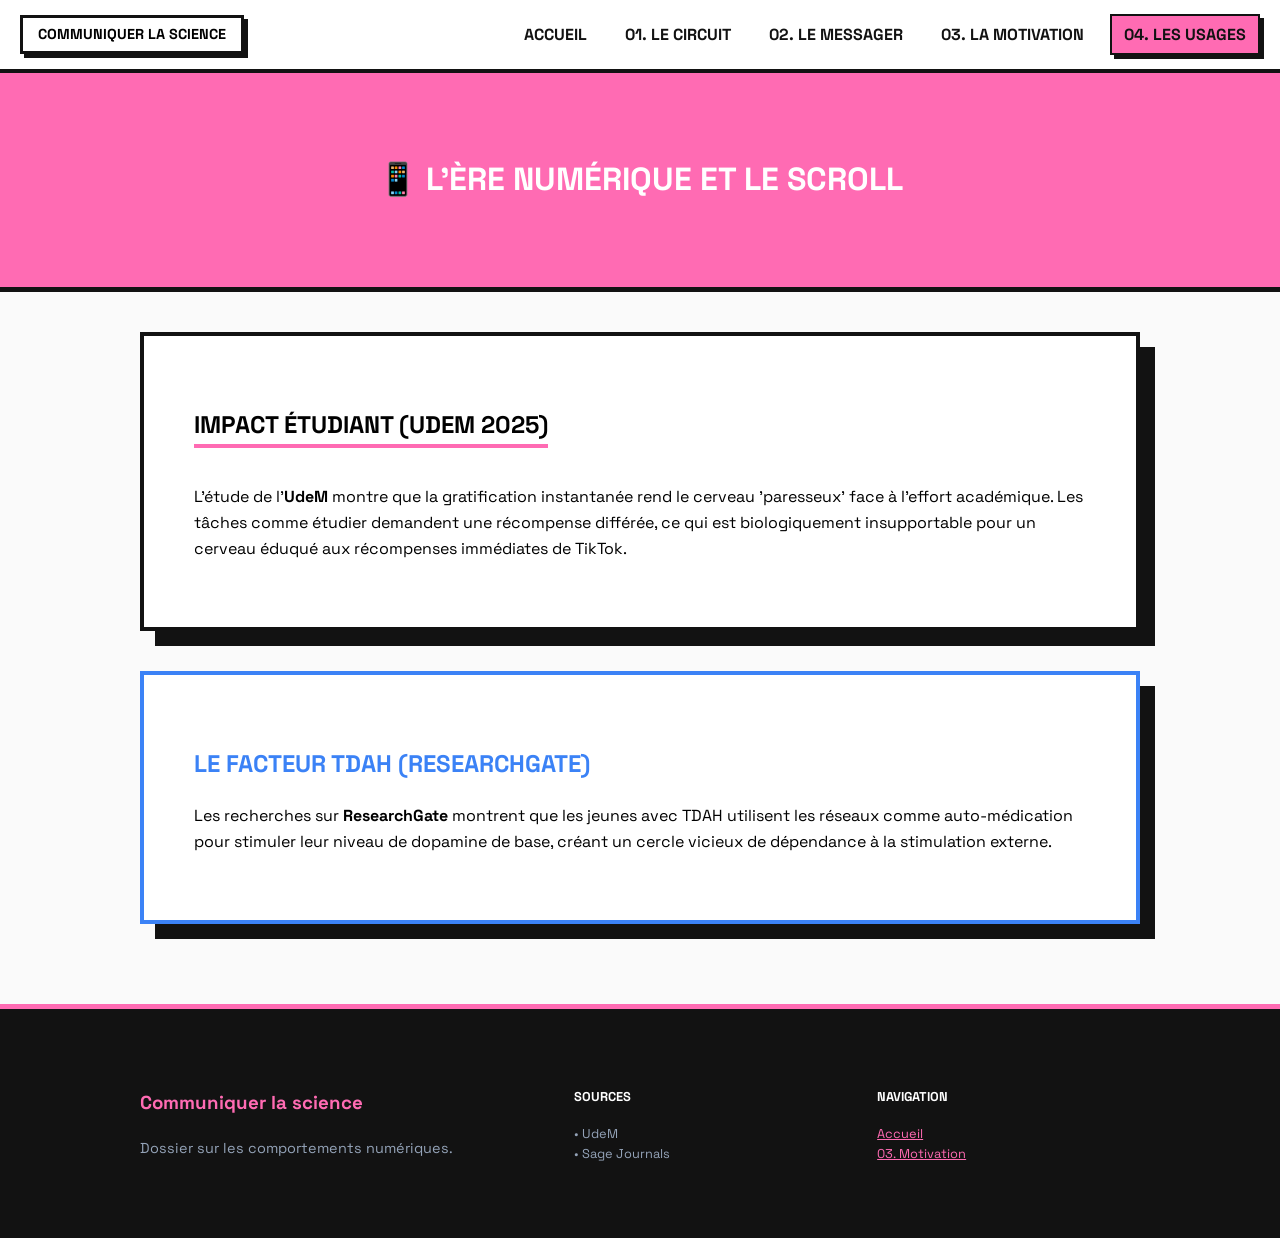
==== addiction.html @ 76b448a4 "Update addiction.html" ====
<!DOCTYPE html>
<html lang="fr">
<head>
    <meta charset="UTF-8">
    <title>04. LES USAGES | Communiquer la Science</title>
    <style>
        @import url('https://fonts.googleapis.com/css2?family=Space+Grotesk:wght@500;700;800&display=swap');
        :root { --bg: #fafafa; --pink: #FF6BB3; --dark: #121212; --blue: #3b82f6; --yellow: #FFD600; }
        body { font-family: 'Space Grotesk', sans-serif; background-color: var(--bg); margin: 0; line-height: 1.6; }
        nav { background: white; border-bottom: 4px solid var(--dark); padding: 15px 20px; display: flex; justify-content: space-between; align-items: center; position: sticky; top: 0; z-index: 1000; }
        .nav-brand { font-weight: 800; text-transform: uppercase; border: 3px solid var(--dark); padding: 5px 15px; box-shadow: 4px 4px 0 var(--dark); background: white; font-size: 0.9rem; }
        .nav-menu a { text-decoration: none; color: var(--dark); font-weight: 700; margin-left: 10px; padding: 8px 12px; }
        .nav-menu a.active { background: var(--pink); border: 2px solid var(--dark); box-shadow: 4px 4px 0 var(--dark); }
        .hero { background: var(--pink); color: white; padding: 60px 20px; text-align: center; border-bottom: 5px solid var(--dark); }
        .container { max-width: 1000px; margin: 40px auto; padding: 0 20px; }
        .main-card { background: white; border: 4px solid var(--dark); padding: 50px; box-shadow: 15px 15px 0 var(--dark); margin-bottom: 40px; }
        footer { background: var(--dark); color: white; padding: 60px 20px; border-top: 5px solid var(--pink); margin-top: 80px; }
    </style>
</head>
<body>
    <nav>
        <span class="nav-brand">Communiquer la science</span>
        <div class="nav-menu">
            <a href="index.html">ACCUEIL</a>
            <a href="anatomie.html">01. LE CIRCUIT</a>
            <a href="chimie.html">02. LE MESSAGER</a>
            <a href="mecanisme.html">03. LA MOTIVATION</a>
            <a href="addiction.html" class="active">04. LES USAGES</a>
        </div>
    </nav>
    <header class="hero"><h1>📱 L'ÈRE NUMÉRIQUE ET LE SCROLL</h1></header>
    <main class="container">
        <div class="main-card">
            <h2 style="text-transform: uppercase; border-bottom: 4px solid var(--pink); display: inline-block;">Impact Étudiant (UdeM 2025)</h2>
            <p>L'étude de l'<b>UdeM</b> montre que la gratification instantanée rend le cerveau 'paresseux' face à l'effort académique. Les tâches comme étudier demandent une récompense différée, ce qui est biologiquement insupportable pour un cerveau éduqué aux récompenses immédiates de TikTok.</p>
        </div>
        <div class="main-card" style="border-color: var(--blue);">
            <h2 style="text-transform: uppercase; color: var(--blue);">Le Facteur TDAH (ResearchGate)</h2>
            <p>Les recherches sur <b>ResearchGate</b> montrent que les jeunes avec TDAH utilisent les réseaux comme auto-médication pour stimuler leur niveau de dopamine de base, créant un cercle vicieux de dépendance à la stimulation externe.</p>
        </div>
    </main>
    <footer>
        <div style="max-width: 1000px; margin: 0 auto; display: grid; grid-template-columns: 1.5fr 1fr 1fr; gap: 40px;">
            <div><h3 style="color: var(--pink);">Communiquer la science</h3><p style="color: #94a3b8; font-size: 0.9rem;">Dossier sur les comportements numériques.</p></div>
            <div><h4 style="text-transform: uppercase; font-size: 0.8rem;">Sources</h4><ul style="list-style: none; padding: 0; font-size: 0.8rem; color: #94a3b8;"><li>• UdeM</li><li>• Sage Journals</li></ul></div>
            <div><h4 style="text-transform: uppercase; font-size: 0.8rem;">Navigation</h4><div style="display: flex; flex-direction: column; font-size: 0.8rem;"><a href="index.html" style="color: var(--pink);">Accueil</a><a href="mecanisme.html" style="color: var(--pink);">03. Motivation</a></div></div>
        </div>
    </footer>
</body>
</html>
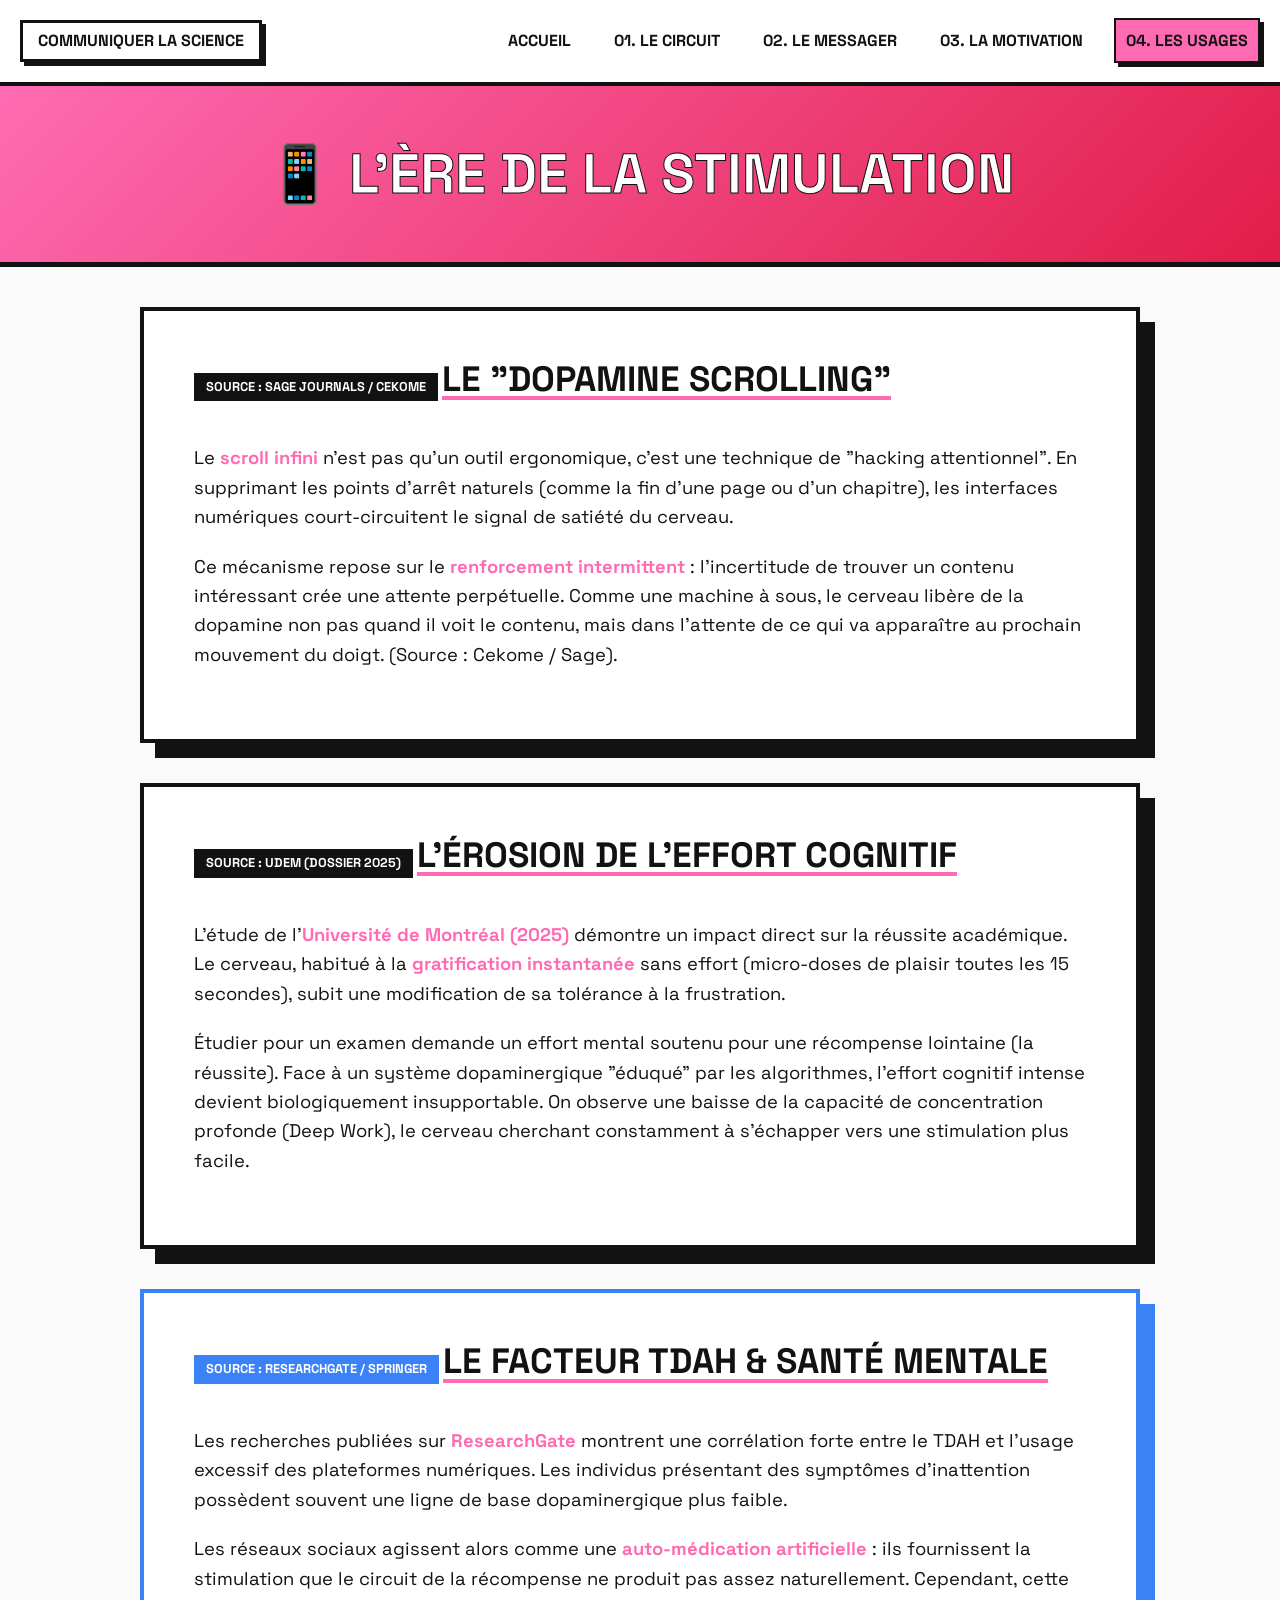
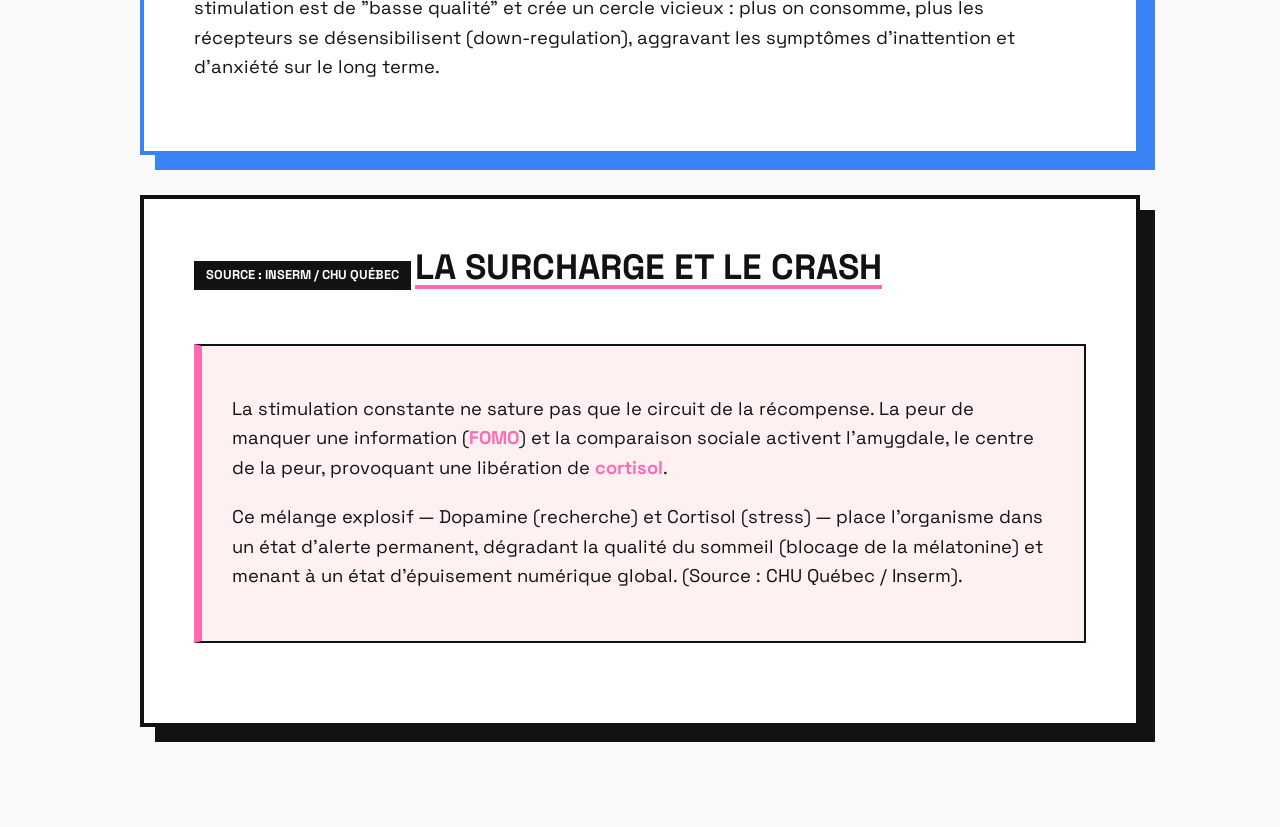
==== commit 9fcdeefd: "Update addiction.html" ====
--- a/addiction.html
+++ b/addiction.html
@@ -6,18 +6,37 @@
     <style>
         @import url('https://fonts.googleapis.com/css2?family=Space+Grotesk:wght@500;700;800&display=swap');
         :root { --bg: #fafafa; --pink: #FF6BB3; --dark: #121212; --blue: #3b82f6; --yellow: #FFD600; }
-        body { font-family: 'Space Grotesk', sans-serif; background-color: var(--bg); margin: 0; line-height: 1.6; }
-        nav { background: white; border-bottom: 4px solid var(--dark); padding: 15px 20px; display: flex; justify-content: space-between; align-items: center; position: sticky; top: 0; z-index: 1000; }
-        .nav-brand { font-weight: 800; text-transform: uppercase; border: 3px solid var(--dark); padding: 5px 15px; box-shadow: 4px 4px 0 var(--dark); background: white; font-size: 0.9rem; }
-        .nav-menu a { text-decoration: none; color: var(--dark); font-weight: 700; margin-left: 10px; padding: 8px 12px; }
+        
+        body { font-family: 'Space Grotesk', sans-serif; background-color: var(--bg); margin: 0; line-height: 1.6; color: var(--dark); }
+        
+        /* Navigation (Identique aux autres pages) */
+        nav { background: white; border-bottom: 4px solid var(--dark); padding: 20px; display: flex; justify-content: space-between; align-items: center; position: sticky; top: 0; z-index: 1000; }
+        .nav-brand { font-weight: 800; text-transform: uppercase; border: 3px solid var(--dark); padding: 5px 15px; box-shadow: 4px 4px 0 var(--dark); background: white; }
+        .nav-menu a { text-decoration: none; color: var(--dark); font-weight: 700; margin-left: 15px; padding: 10px; border: 2px solid transparent; }
         .nav-menu a.active { background: var(--pink); border: 2px solid var(--dark); box-shadow: 4px 4px 0 var(--dark); }
-        .hero { background: var(--pink); color: white; padding: 60px 20px; text-align: center; border-bottom: 5px solid var(--dark); }
-        .container { max-width: 1000px; margin: 40px auto; padding: 0 20px; }
+
+        /* Hero (Identique à Anatomie/Motivation) */
+        .hero { background: linear-gradient(135deg, var(--pink), #e11d48); color: white; padding: 60px 20px; text-align: center; border-bottom: 5px solid var(--dark); }
+        .hero h1 { font-size: 3.5rem; margin: 0; text-transform: uppercase; -webkit-text-stroke: 1px var(--dark); line-height: 1; }
+
+        .container { max-width: 1000px; margin: 40px auto 100px auto; padding: 0 20px; }
+        
+        /* Grandes Cartes (Style Dossier) */
         .main-card { background: white; border: 4px solid var(--dark); padding: 50px; box-shadow: 15px 15px 0 var(--dark); margin-bottom: 40px; }
-        footer { background: var(--dark); color: white; padding: 60px 20px; border-top: 5px solid var(--pink); margin-top: 80px; }
+        
+        .source-tag { background: var(--dark); color: white; padding: 4px 12px; font-size: 0.8rem; font-weight: 800; display: inline-block; margin-bottom: 20px; text-transform: uppercase; }
+        
+        h2 { font-size: 2.2rem; text-transform: uppercase; line-height: 1; margin-top: 0; margin-bottom: 25px; border-bottom: 4px solid var(--pink); display: inline-block; }
+        h3 { font-size: 1.5rem; text-transform: uppercase; margin-top: 30px; color: var(--blue); }
+        
+        p { font-size: 1.15rem; margin-bottom: 20px; }
+        b { color: var(--pink); }
+
+        .highlight-box { background: #fff1f2; border-left: 8px solid var(--pink); padding: 30px; margin: 30px 0; border-top: 2px solid var(--dark); border-right: 2px solid var(--dark); border-bottom: 2px solid var(--dark); }
     </style>
 </head>
 <body>
+
     <nav>
         <span class="nav-brand">Communiquer la science</span>
         <div class="nav-menu">
@@ -28,23 +47,44 @@
             <a href="addiction.html" class="active">04. LES USAGES</a>
         </div>
     </nav>
-    <header class="hero"><h1>📱 L'ÈRE NUMÉRIQUE ET LE SCROLL</h1></header>
+
+    <header class="hero">
+        <h1>📱 L'Ère de la Stimulation</h1>
+    </header>
+
     <main class="container">
+        
         <div class="main-card">
-            <h2 style="text-transform: uppercase; border-bottom: 4px solid var(--pink); display: inline-block;">Impact Étudiant (UdeM 2025)</h2>
-            <p>L'étude de l'<b>UdeM</b> montre que la gratification instantanée rend le cerveau 'paresseux' face à l'effort académique. Les tâches comme étudier demandent une récompense différée, ce qui est biologiquement insupportable pour un cerveau éduqué aux récompenses immédiates de TikTok.</p>
+            <span class="source-tag">Source : Sage Journals / Cekome</span>
+            <h2>Le "Dopamine Scrolling"</h2>
+            <p>Le <b>scroll infini</b> n'est pas qu'un outil ergonomique, c'est une technique de "hacking attentionnel". En supprimant les points d'arrêt naturels (comme la fin d'une page ou d'un chapitre), les interfaces numériques court-circuitent le signal de satiété du cerveau.</p>
+            <p>Ce mécanisme repose sur le <b>renforcement intermittent</b> : l'incertitude de trouver un contenu intéressant crée une attente perpétuelle. Comme une machine à sous, le cerveau libère de la dopamine non pas quand il voit le contenu, mais dans l'attente de ce qui va apparaître au prochain mouvement du doigt. (Source : Cekome / Sage).</p>
         </div>
-        <div class="main-card" style="border-color: var(--blue);">
-            <h2 style="text-transform: uppercase; color: var(--blue);">Le Facteur TDAH (ResearchGate)</h2>
-            <p>Les recherches sur <b>ResearchGate</b> montrent que les jeunes avec TDAH utilisent les réseaux comme auto-médication pour stimuler leur niveau de dopamine de base, créant un cercle vicieux de dépendance à la stimulation externe.</p>
+
+        <div class="main-card">
+            <span class="source-tag">Source : UdeM (Dossier 2025)</span>
+            <h2>L'Érosion de l'Effort Cognitif</h2>
+            <p>L'étude de l'<b>Université de Montréal (2025)</b> démontre un impact direct sur la réussite académique. Le cerveau, habitué à la <b>gratification instantanée</b> sans effort (micro-doses de plaisir toutes les 15 secondes), subit une modification de sa tolérance à la frustration.</p>
+            <p>Étudier pour un examen demande un effort mental soutenu pour une récompense lointaine (la réussite). Face à un système dopaminergique "éduqué" par les algorithmes, l'effort cognitif intense devient biologiquement insupportable. On observe une baisse de la capacité de concentration profonde (Deep Work), le cerveau cherchant constamment à s'échapper vers une stimulation plus facile.</p>
         </div>
+
+        <div class="main-card" style="border-color: var(--blue); box-shadow: 15px 15px 0 var(--blue);">
+            <span class="source-tag" style="background: var(--blue);">Source : ResearchGate / Springer</span>
+            <h2>Le Facteur TDAH & Santé Mentale</h2>
+            <p>Les recherches publiées sur <b>ResearchGate</b> montrent une corrélation forte entre le TDAH et l'usage excessif des plateformes numériques. Les individus présentant des symptômes d'inattention possèdent souvent une ligne de base dopaminergique plus faible.</p>
+            <p>Les réseaux sociaux agissent alors comme une <b>auto-médication artificielle</b> : ils fournissent la stimulation que le circuit de la récompense ne produit pas assez naturellement. Cependant, cette stimulation est de "basse qualité" et crée un cercle vicieux : plus on consomme, plus les récepteurs se désensibilisent (down-regulation), aggravant les symptômes d'inattention et d'anxiété sur le long terme.</p>
+        </div>
+
+        <div class="main-card">
+            <span class="source-tag">Source : Inserm / CHU Québec</span>
+            <h2>La Surcharge et le Crash</h2>
+            <div class="highlight-box">
+                <p>La stimulation constante ne sature pas que le circuit de la récompense. La peur de manquer une information (<b>FOMO</b>) et la comparaison sociale activent l'amygdale, le centre de la peur, provoquant une libération de <b>cortisol</b>.</p>
+                <p>Ce mélange explosif — Dopamine (recherche) et Cortisol (stress) — place l'organisme dans un état d'alerte permanent, dégradant la qualité du sommeil (blocage de la mélatonine) et menant à un état d'épuisement numérique global. (Source : CHU Québec / Inserm).</p>
+            </div>
+        </div>
+
     </main>
-    <footer>
-        <div style="max-width: 1000px; margin: 0 auto; display: grid; grid-template-columns: 1.5fr 1fr 1fr; gap: 40px;">
-            <div><h3 style="color: var(--pink);">Communiquer la science</h3><p style="color: #94a3b8; font-size: 0.9rem;">Dossier sur les comportements numériques.</p></div>
-            <div><h4 style="text-transform: uppercase; font-size: 0.8rem;">Sources</h4><ul style="list-style: none; padding: 0; font-size: 0.8rem; color: #94a3b8;"><li>• UdeM</li><li>• Sage Journals</li></ul></div>
-            <div><h4 style="text-transform: uppercase; font-size: 0.8rem;">Navigation</h4><div style="display: flex; flex-direction: column; font-size: 0.8rem;"><a href="index.html" style="color: var(--pink);">Accueil</a><a href="mecanisme.html" style="color: var(--pink);">03. Motivation</a></div></div>
-        </div>
-    </footer>
+
 </body>
 </html>
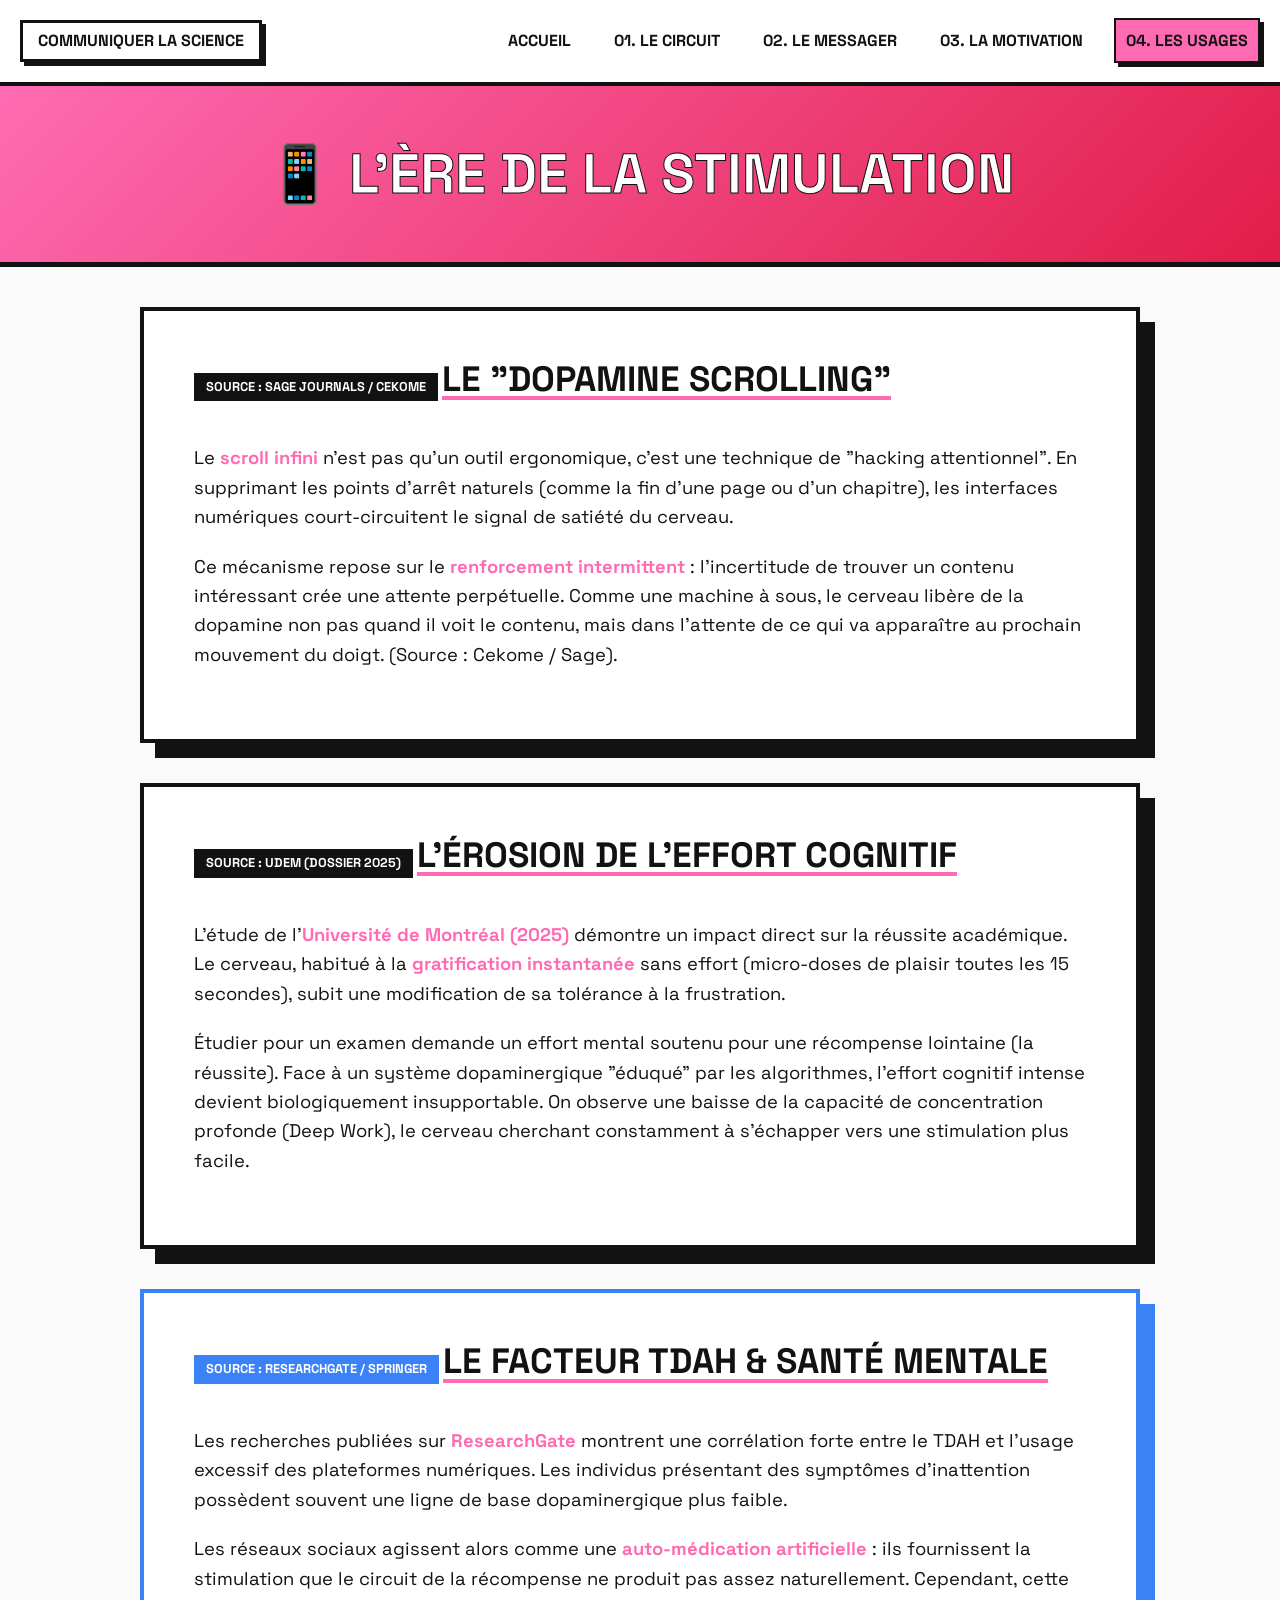
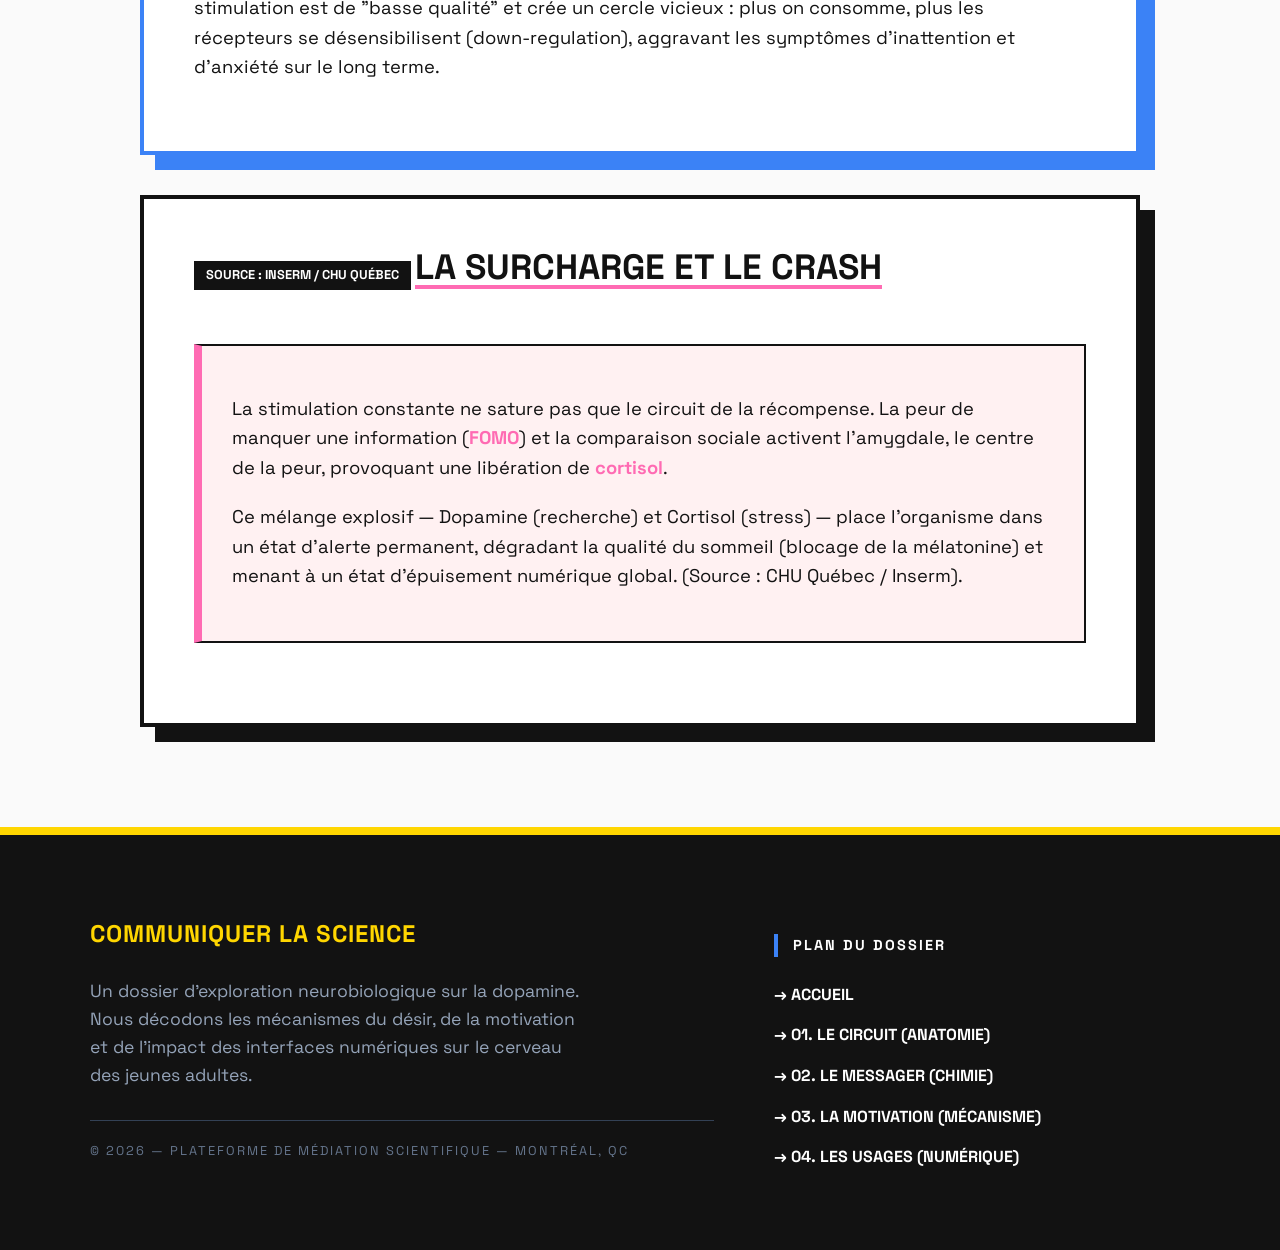
==== commit b927b617: "Update addiction.html" ====
--- a/addiction.html
+++ b/addiction.html
@@ -85,6 +85,30 @@
         </div>
 
     </main>
+<footer style="background: var(--dark); color: white; padding: 80px 20px; border-top: 8px solid var(--yellow); margin-top: 100px;">
+    <div style="max-width: 1100px; margin: 0 auto; display: grid; grid-template-columns: 1.5fr 1fr; gap: 60px;">
+        
+        <div>
+            <h3 style="text-transform: uppercase; color: var(--yellow); font-size: 1.5rem; margin-top: 0; letter-spacing: 1px;">Communiquer la science</h3>
+            <p style="color: #94a3b8; font-size: 1.1rem; line-height: 1.6; max-width: 500px;">
+                Un dossier d'exploration neurobiologique sur la dopamine. Nous décodons les mécanismes du désir, de la motivation et de l'impact des interfaces numériques sur le cerveau des jeunes adultes.
+            </p>
+            <div style="margin-top: 30px; font-size: 0.8rem; color: #64748b; text-transform: uppercase; letter-spacing: 2px; border-top: 1px solid #334155; padding-top: 20px;">
+                © 2026 — Plateforme de médiation scientifique — Montréal, QC
+            </div>
+        </div>
 
+        <div>
+            <h4 style="text-transform: uppercase; font-size: 0.9rem; letter-spacing: 2px; color: white; margin-bottom: 25px; border-left: 4px solid var(--blue); padding-left: 15px;">Plan du dossier</h4>
+            <div style="display: grid; grid-template-columns: 1fr; gap: 15px;">
+                <a href="index.html" style="color: white; text-decoration: none; font-weight: 700; font-size: 1rem; transition: 0.2s;" onmouseover="this.style.color='var(--yellow)'" onmouseout="this.style.color='white'">→ ACCUEIL</a>
+                <a href="anatomie.html" style="color: white; text-decoration: none; font-weight: 700; font-size: 1rem; transition: 0.2s;" onmouseover="this.style.color='var(--green)'" onmouseout="this.style.color='white'">→ 01. LE CIRCUIT (ANATOMIE)</a>
+                <a href="chimie.html" style="color: white; text-decoration: none; font-weight: 700; font-size: 1rem; transition: 0.2s;" onmouseover="this.style.color='var(--purple)'" onmouseout="this.style.color='white'">→ 02. LE MESSAGER (CHIMIE)</a>
+                <a href="mecanisme.html" style="color: white; text-decoration: none; font-weight: 700; font-size: 1rem; transition: 0.2s;" onmouseover="this.style.color='var(--orange)'" onmouseout="this.style.color='white'">→ 03. LA MOTIVATION (MÉCANISME)</a>
+                <a href="addiction.html" style="color: white; text-decoration: none; font-weight: 700; font-size: 1rem; transition: 0.2s;" onmouseover="this.style.color='var(--pink)'" onmouseout="this.style.color='white'">→ 04. LES USAGES (NUMÉRIQUE)</a>
+            </div>
+        </div>
+    </div>
+</footer>
 </body>
 </html>
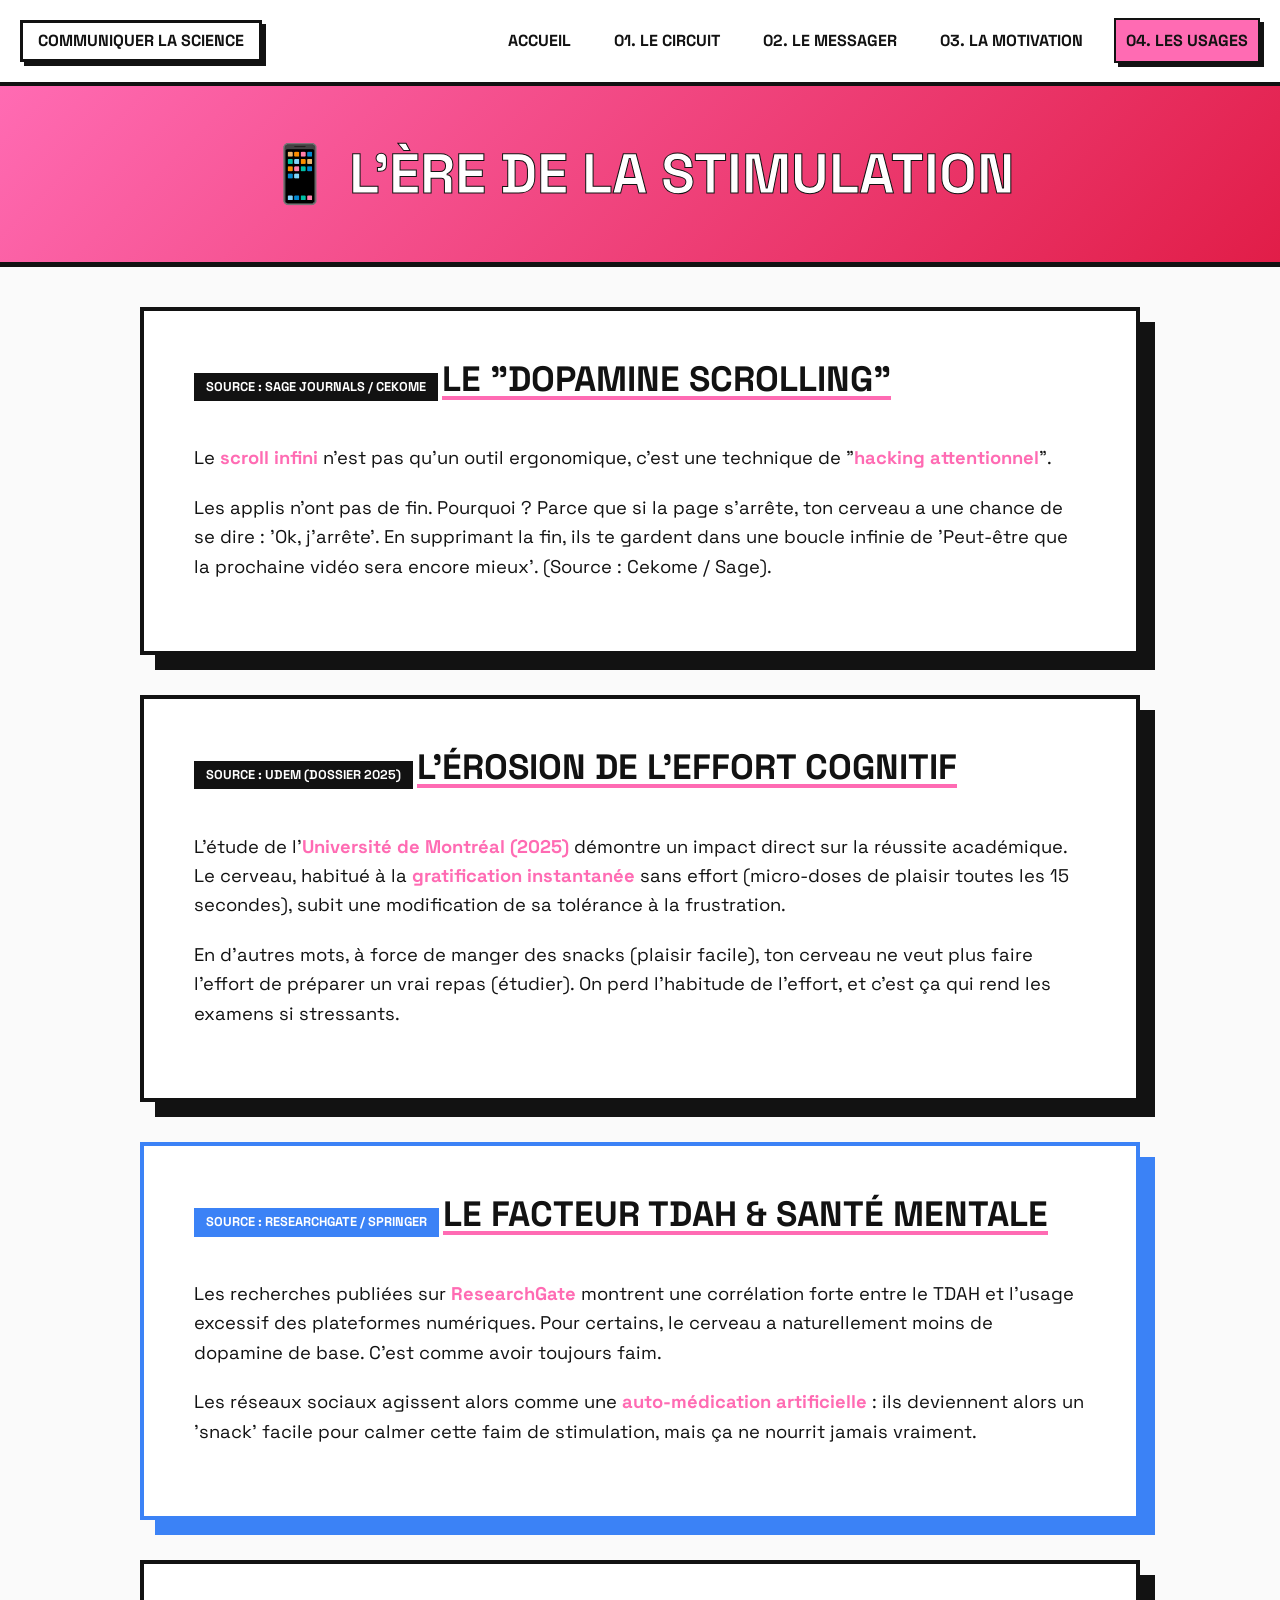
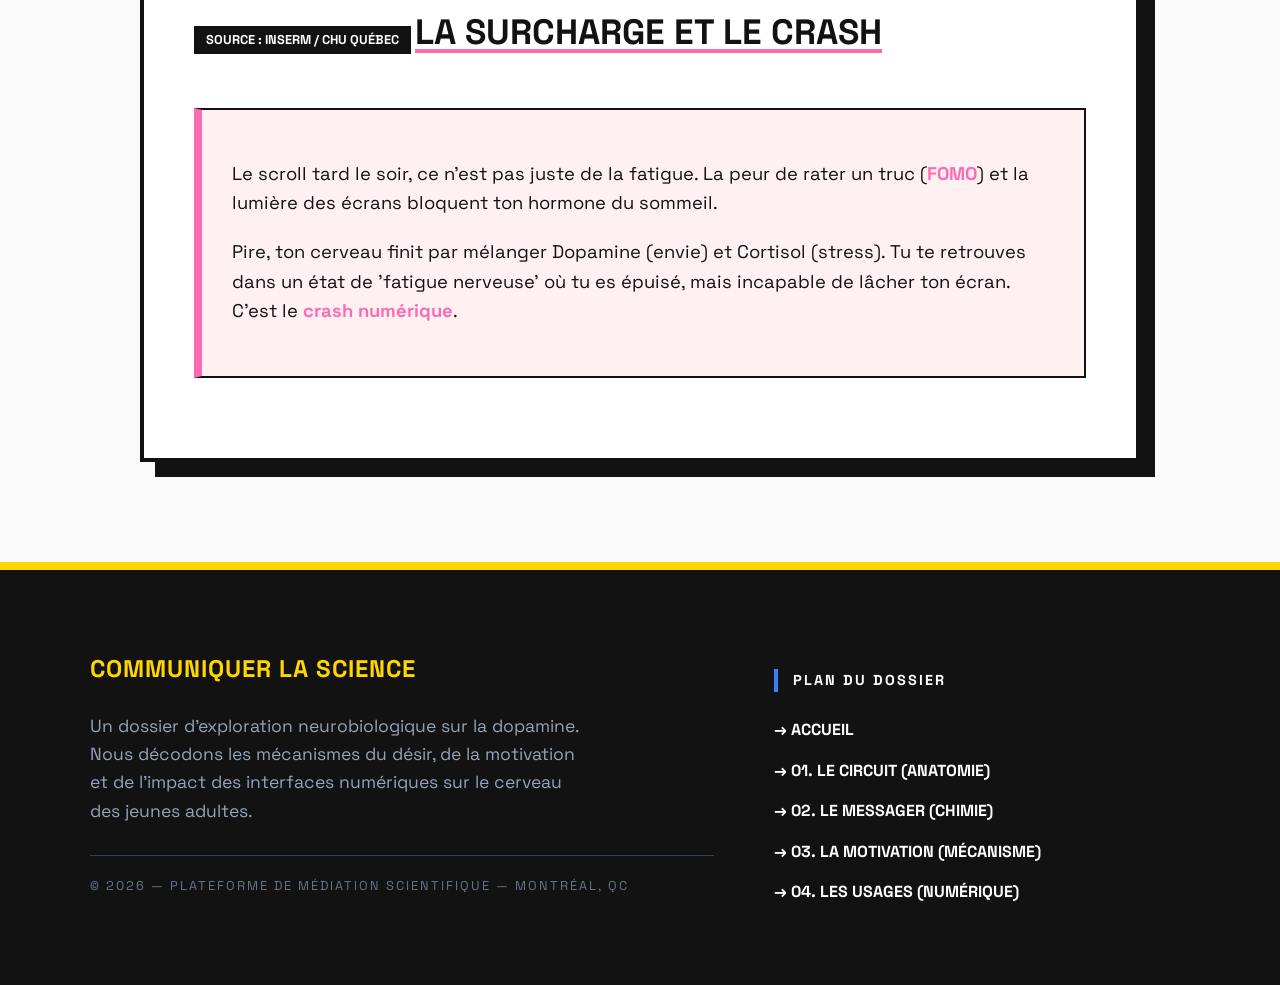
==== commit db1f29ee: "Update addiction.html" ====
--- a/addiction.html
+++ b/addiction.html
@@ -57,30 +57,30 @@
         <div class="main-card">
             <span class="source-tag">Source : Sage Journals / Cekome</span>
             <h2>Le "Dopamine Scrolling"</h2>
-            <p>Le <b>scroll infini</b> n'est pas qu'un outil ergonomique, c'est une technique de "hacking attentionnel". En supprimant les points d'arrêt naturels (comme la fin d'une page ou d'un chapitre), les interfaces numériques court-circuitent le signal de satiété du cerveau.</p>
-            <p>Ce mécanisme repose sur le <b>renforcement intermittent</b> : l'incertitude de trouver un contenu intéressant crée une attente perpétuelle. Comme une machine à sous, le cerveau libère de la dopamine non pas quand il voit le contenu, mais dans l'attente de ce qui va apparaître au prochain mouvement du doigt. (Source : Cekome / Sage).</p>
+            <p>Le <b>scroll infini</b> n'est pas qu'un outil ergonomique, c'est une technique de "<b>hacking attentionnel</b>".</p> 
+            <p>Les applis n'ont pas de fin. Pourquoi ? Parce que si la page s'arrête, ton cerveau a une chance de se dire : 'Ok, j'arrête'. En supprimant la fin, ils te gardent dans une boucle infinie de 'Peut-être que la prochaine vidéo sera encore mieux'. (Source : Cekome / Sage).</p>
         </div>
 
         <div class="main-card">
             <span class="source-tag">Source : UdeM (Dossier 2025)</span>
             <h2>L'Érosion de l'Effort Cognitif</h2>
             <p>L'étude de l'<b>Université de Montréal (2025)</b> démontre un impact direct sur la réussite académique. Le cerveau, habitué à la <b>gratification instantanée</b> sans effort (micro-doses de plaisir toutes les 15 secondes), subit une modification de sa tolérance à la frustration.</p>
-            <p>Étudier pour un examen demande un effort mental soutenu pour une récompense lointaine (la réussite). Face à un système dopaminergique "éduqué" par les algorithmes, l'effort cognitif intense devient biologiquement insupportable. On observe une baisse de la capacité de concentration profonde (Deep Work), le cerveau cherchant constamment à s'échapper vers une stimulation plus facile.</p>
+            <p>En d'autres mots, à force de manger des snacks (plaisir facile), ton cerveau ne veut plus faire l'effort de préparer un vrai repas (étudier). On perd l'habitude de l'effort, et c'est ça qui rend les examens si stressants.</p>
         </div>
 
         <div class="main-card" style="border-color: var(--blue); box-shadow: 15px 15px 0 var(--blue);">
             <span class="source-tag" style="background: var(--blue);">Source : ResearchGate / Springer</span>
             <h2>Le Facteur TDAH & Santé Mentale</h2>
-            <p>Les recherches publiées sur <b>ResearchGate</b> montrent une corrélation forte entre le TDAH et l'usage excessif des plateformes numériques. Les individus présentant des symptômes d'inattention possèdent souvent une ligne de base dopaminergique plus faible.</p>
-            <p>Les réseaux sociaux agissent alors comme une <b>auto-médication artificielle</b> : ils fournissent la stimulation que le circuit de la récompense ne produit pas assez naturellement. Cependant, cette stimulation est de "basse qualité" et crée un cercle vicieux : plus on consomme, plus les récepteurs se désensibilisent (down-regulation), aggravant les symptômes d'inattention et d'anxiété sur le long terme.</p>
+            <p>Les recherches publiées sur <b>ResearchGate</b> montrent une corrélation forte entre le TDAH et l'usage excessif des plateformes numériques. Pour certains, le cerveau a naturellement moins de dopamine de base. C'est comme avoir toujours faim.</p>
+            <p>Les réseaux sociaux agissent alors comme une <b>auto-médication artificielle</b> : ils deviennent alors un 'snack' facile pour calmer cette faim de stimulation, mais ça ne nourrit jamais vraiment.</p>
         </div>
 
         <div class="main-card">
             <span class="source-tag">Source : Inserm / CHU Québec</span>
             <h2>La Surcharge et le Crash</h2>
             <div class="highlight-box">
-                <p>La stimulation constante ne sature pas que le circuit de la récompense. La peur de manquer une information (<b>FOMO</b>) et la comparaison sociale activent l'amygdale, le centre de la peur, provoquant une libération de <b>cortisol</b>.</p>
-                <p>Ce mélange explosif — Dopamine (recherche) et Cortisol (stress) — place l'organisme dans un état d'alerte permanent, dégradant la qualité du sommeil (blocage de la mélatonine) et menant à un état d'épuisement numérique global. (Source : CHU Québec / Inserm).</p>
+                <p>Le scroll tard le soir, ce n'est pas juste de la fatigue. La peur de rater un truc (<b>FOMO</b>) et la lumière des écrans bloquent ton hormone du sommeil.</p>
+                <p>Pire, ton cerveau finit par mélanger Dopamine (envie) et Cortisol (stress). Tu te retrouves dans un état de 'fatigue nerveuse' où tu es épuisé, mais incapable de lâcher ton écran. C'est le <b>crash numérique</b>.</p>
             </div>
         </div>
 
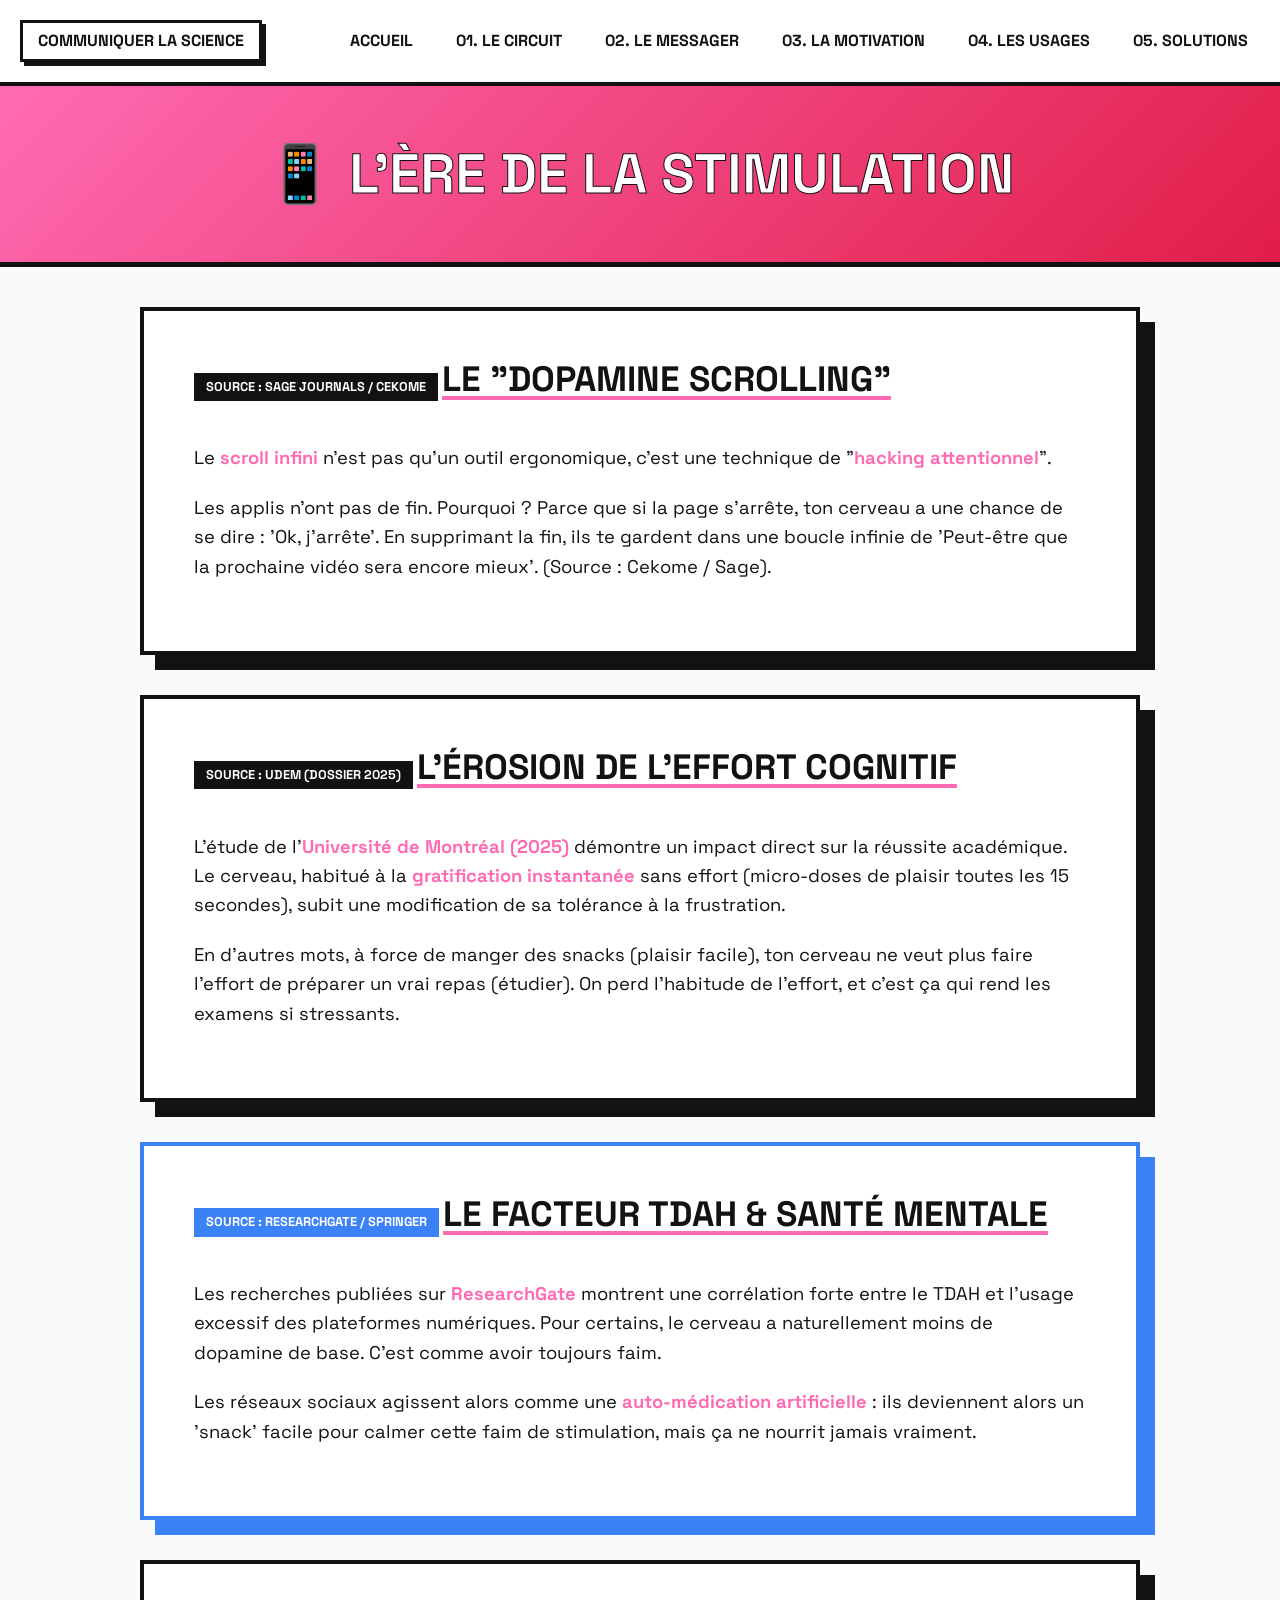
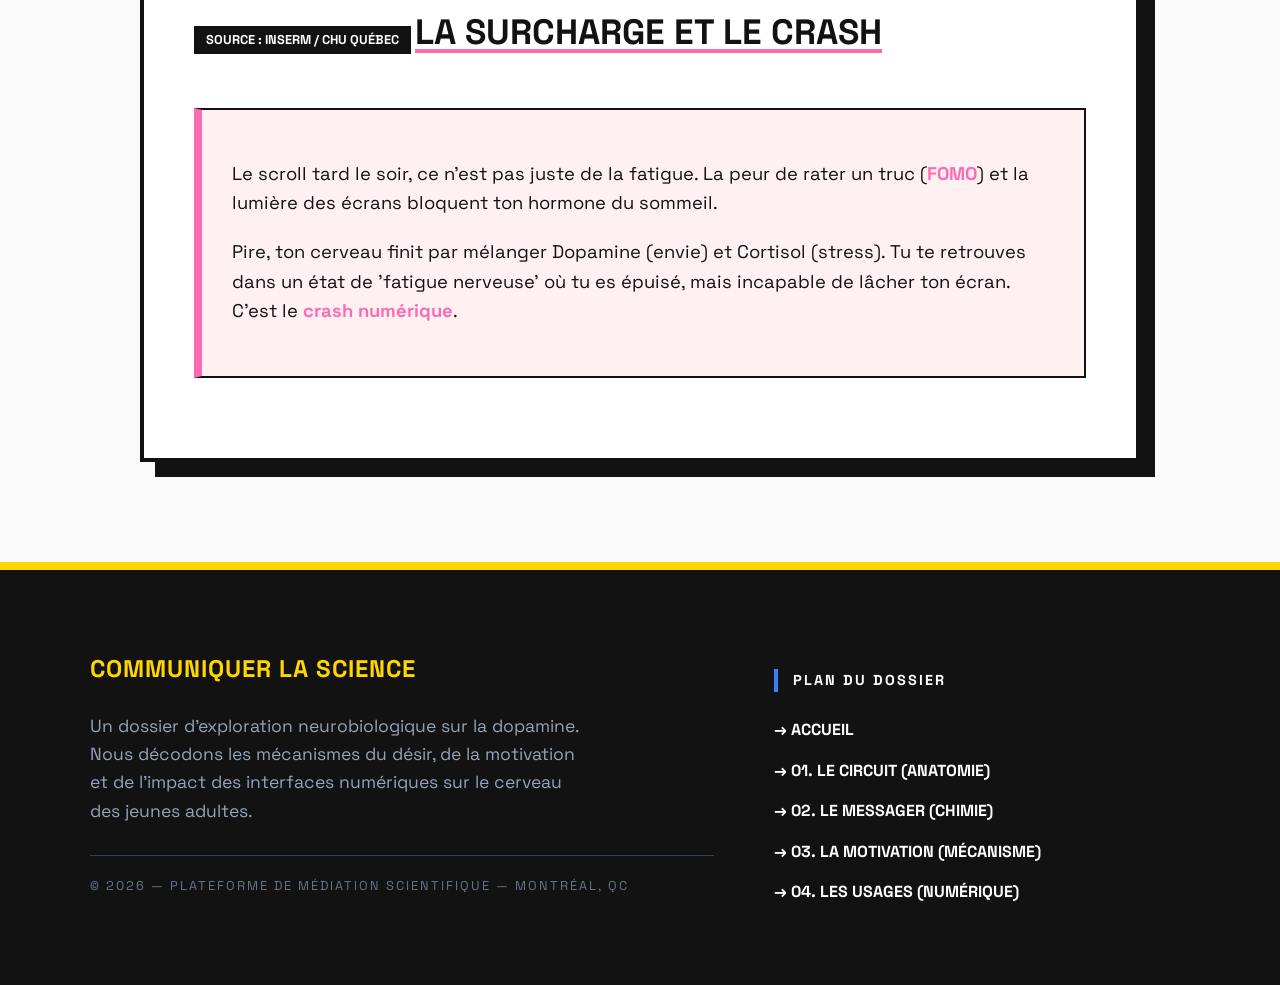
==== commit ed8d51ba: "Update addiction.html" ====
--- a/addiction.html
+++ b/addiction.html
@@ -40,12 +40,12 @@
     <nav>
         <span class="nav-brand">Communiquer la science</span>
         <div class="nav-menu">
-            <a href="index.html">ACCUEIL</a>
-            <a href="anatomie.html">01. LE CIRCUIT</a>
-            <a href="chimie.html">02. LE MESSAGER</a>
-            <a href="mecanisme.html">03. LA MOTIVATION</a>
-            <a href="addiction.html" class="active">04. LES USAGES</a>
-        </div>
+    <a href="index.html">ACCUEIL</a>
+    <a href="anatomie.html">01. LE CIRCUIT</a>
+    <a href="chimie.html">02. LE MESSAGER</a>
+    <a href="mecanisme.html">03. LA MOTIVATION</a>
+    <a href="addiction.html">04. LES USAGES</a>
+    <a href="solutions.html">05. SOLUTIONS</a> </div>
     </nav>
 
     <header class="hero">
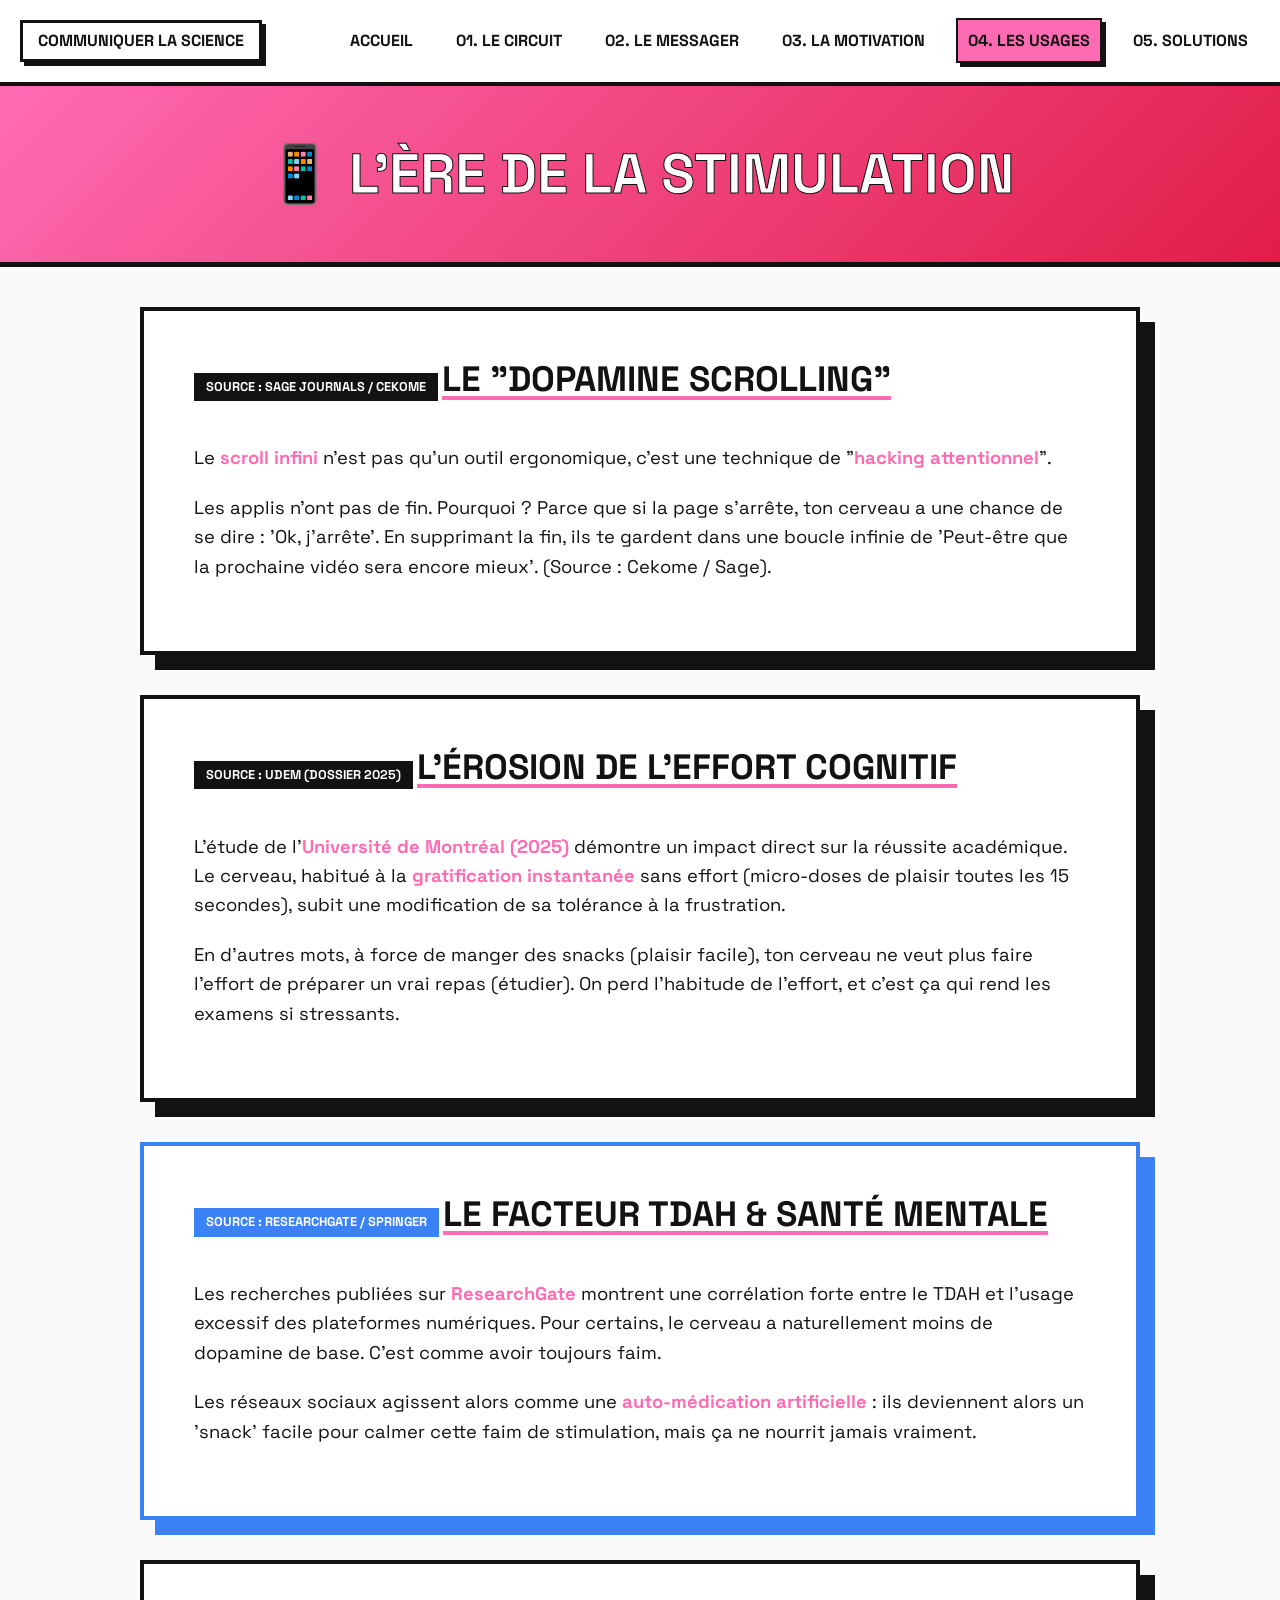
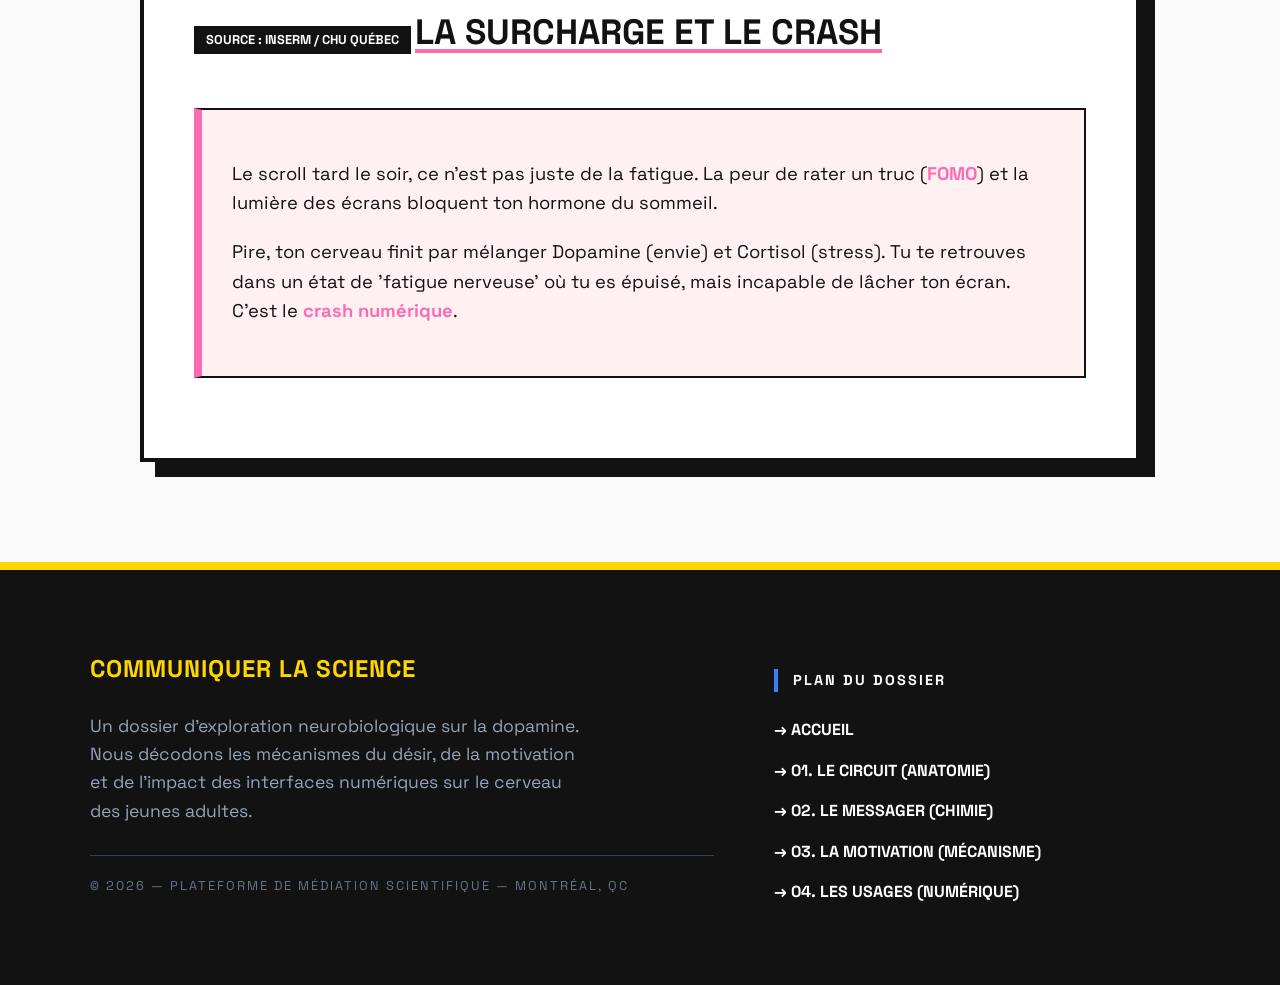
==== commit 39dd9b9e: "Update addiction.html" ====
--- a/addiction.html
+++ b/addiction.html
@@ -44,7 +44,7 @@
     <a href="anatomie.html">01. LE CIRCUIT</a>
     <a href="chimie.html">02. LE MESSAGER</a>
     <a href="mecanisme.html">03. LA MOTIVATION</a>
-    <a href="addiction.html">04. LES USAGES</a>
+    <a href="addiction.html" class="active">04. LES USAGES</a>
     <a href="solutions.html">05. SOLUTIONS</a> </div>
     </nav>
 
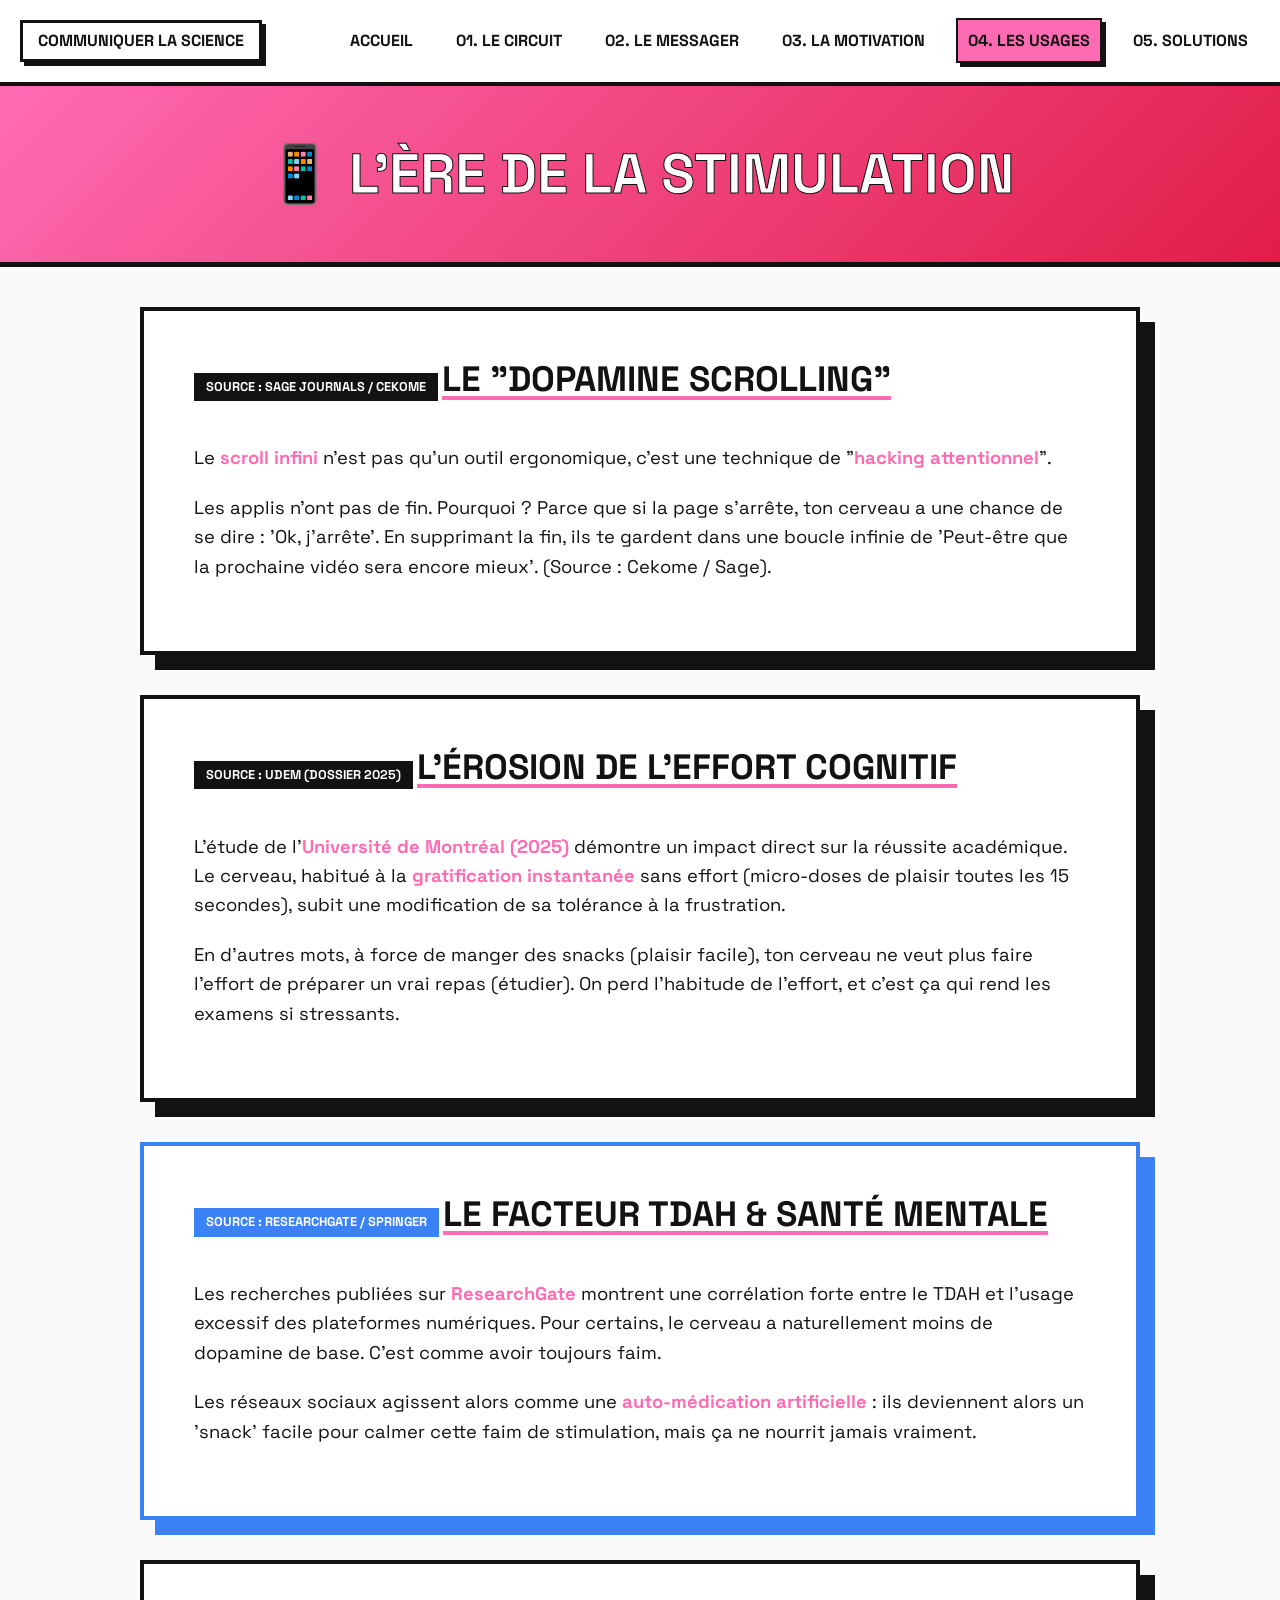
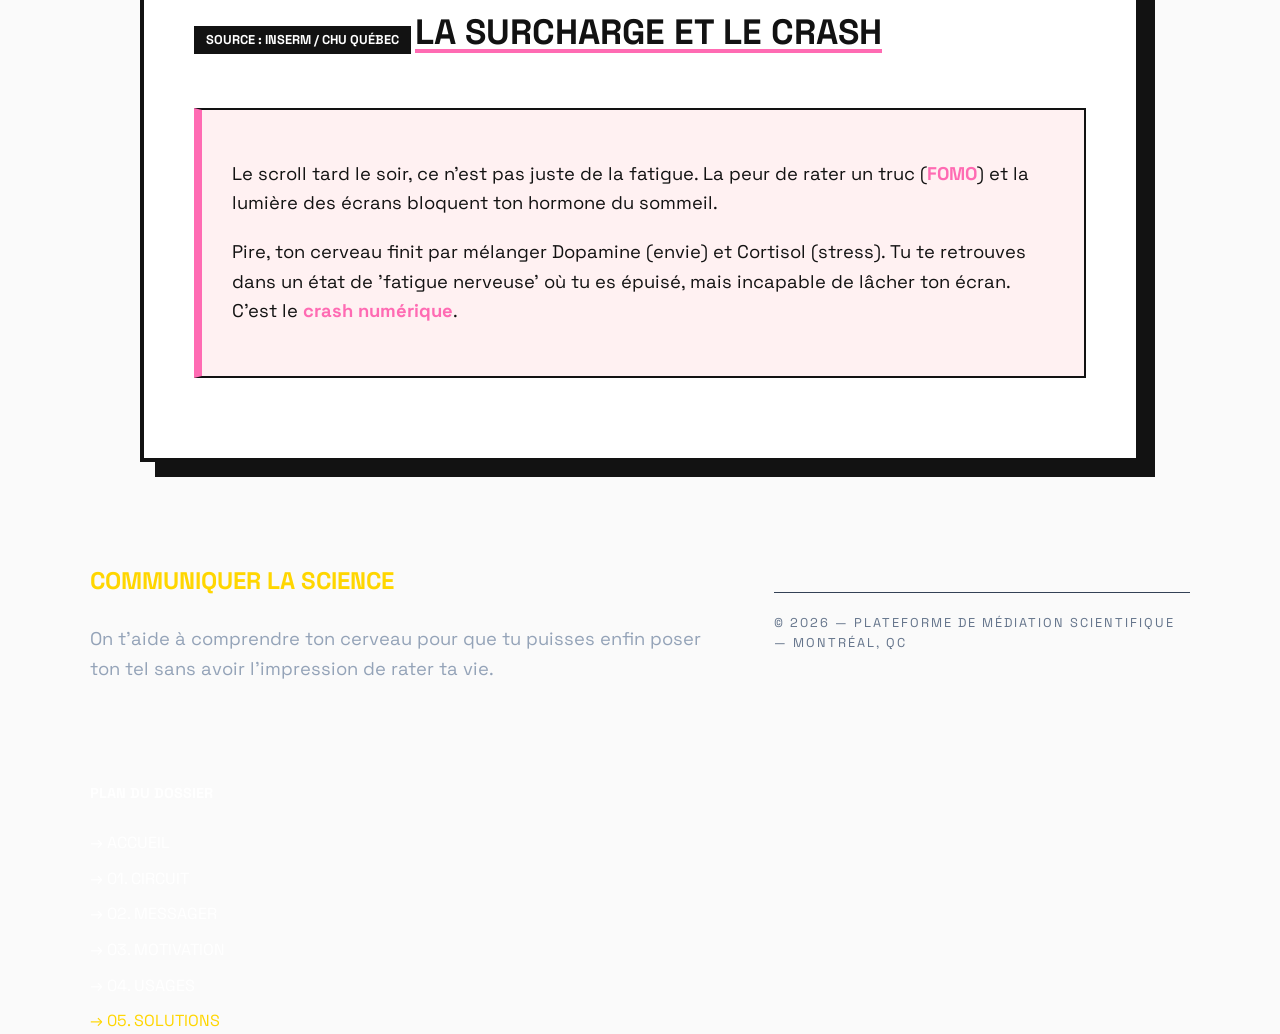
==== commit b7a9acc8: "Update addiction.html" ====
--- a/addiction.html
+++ b/addiction.html
@@ -85,30 +85,27 @@
         </div>
 
     </main>
-<footer style="background: var(--dark); color: white; padding: 80px 20px; border-top: 8px solid var(--yellow); margin-top: 100px;">
-    <div style="max-width: 1100px; margin: 0 auto; display: grid; grid-template-columns: 1.5fr 1fr; gap: 60px;">
-        
-        <div>
-            <h3 style="text-transform: uppercase; color: var(--yellow); font-size: 1.5rem; margin-top: 0; letter-spacing: 1px;">Communiquer la science</h3>
-            <p style="color: #94a3b8; font-size: 1.1rem; line-height: 1.6; max-width: 500px;">
-                Un dossier d'exploration neurobiologique sur la dopamine. Nous décodons les mécanismes du désir, de la motivation et de l'impact des interfaces numériques sur le cerveau des jeunes adultes.
-            </p>
+<footer>
+        <div style="max-width: 1100px; margin: 0 auto; display: grid; grid-template-columns: 1.5fr 1fr; gap: 60px;">
+            <div>
+                <h3 style="text-transform: uppercase; color: var(--yellow); font-size: 1.5rem; margin-top: 0;">Communiquer la science</h3>
+                <p style="color: #94a3b8;">On t'aide à comprendre ton cerveau pour que tu puisses enfin poser ton tel sans avoir l'impression de rater ta vie.</p>
+            </div>
             <div style="margin-top: 30px; font-size: 0.8rem; color: #64748b; text-transform: uppercase; letter-spacing: 2px; border-top: 1px solid #334155; padding-top: 20px;">
                 © 2026 — Plateforme de médiation scientifique — Montréal, QC
             </div>
-        </div>
-
-        <div>
-            <h4 style="text-transform: uppercase; font-size: 0.9rem; letter-spacing: 2px; color: white; margin-bottom: 25px; border-left: 4px solid var(--blue); padding-left: 15px;">Plan du dossier</h4>
-            <div style="display: grid; grid-template-columns: 1fr; gap: 15px;">
-                <a href="index.html" style="color: white; text-decoration: none; font-weight: 700; font-size: 1rem; transition: 0.2s;" onmouseover="this.style.color='var(--yellow)'" onmouseout="this.style.color='white'">→ ACCUEIL</a>
-                <a href="anatomie.html" style="color: white; text-decoration: none; font-weight: 700; font-size: 1rem; transition: 0.2s;" onmouseover="this.style.color='var(--green)'" onmouseout="this.style.color='white'">→ 01. LE CIRCUIT (ANATOMIE)</a>
-                <a href="chimie.html" style="color: white; text-decoration: none; font-weight: 700; font-size: 1rem; transition: 0.2s;" onmouseover="this.style.color='var(--purple)'" onmouseout="this.style.color='white'">→ 02. LE MESSAGER (CHIMIE)</a>
-                <a href="mecanisme.html" style="color: white; text-decoration: none; font-weight: 700; font-size: 1rem; transition: 0.2s;" onmouseover="this.style.color='var(--orange)'" onmouseout="this.style.color='white'">→ 03. LA MOTIVATION (MÉCANISME)</a>
-                <a href="addiction.html" style="color: white; text-decoration: none; font-weight: 700; font-size: 1rem; transition: 0.2s;" onmouseover="this.style.color='var(--pink)'" onmouseout="this.style.color='white'">→ 04. LES USAGES (NUMÉRIQUE)</a>
+            <div>
+                <h4 style="text-transform: uppercase; font-size: 0.9rem; color: white; margin-bottom: 25px;">Plan du dossier</h4>
+                <div style="display: grid; grid-template-columns: 1fr; gap: 10px;">
+                    <a href="index.html" style="color: white; text-decoration: none;">→ ACCUEIL</a>
+                    <a href="anatomie.html" style="color: white; text-decoration: none;">→ 01. CIRCUIT</a>
+                    <a href="chimie.html" style="color: white; text-decoration: none;">→ 02. MESSAGER</a>
+                    <a href="mecanisme.html" style="color: white; text-decoration: none;">→ 03. MOTIVATION</a>
+                    <a href="addiction.html" style="color: white; text-decoration: none;">→ 04. USAGES</a>
+                    <a href="solutions.html" style="color: var(--yellow); text-decoration: none;">→ 05. SOLUTIONS</a>
+                </div>
             </div>
         </div>
-    </div>
-</footer>
+    </footer>
 </body>
 </html>
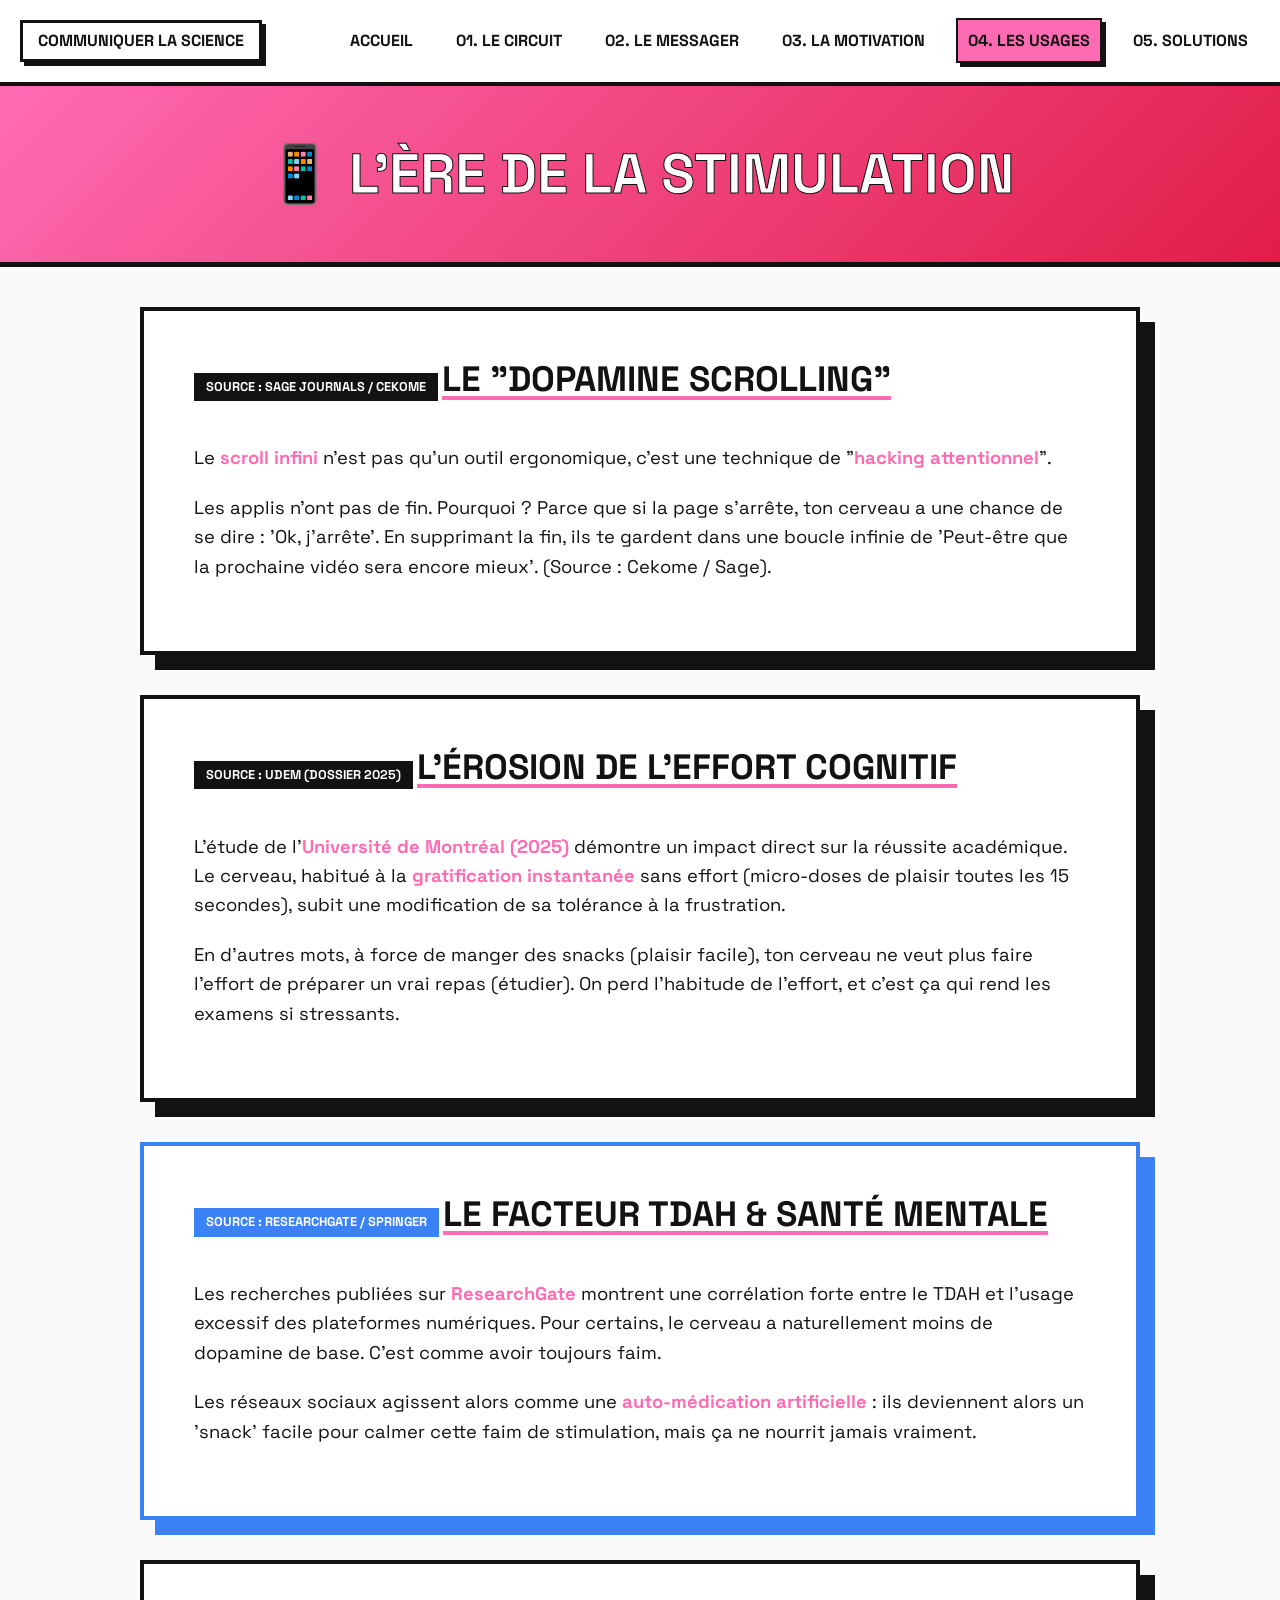
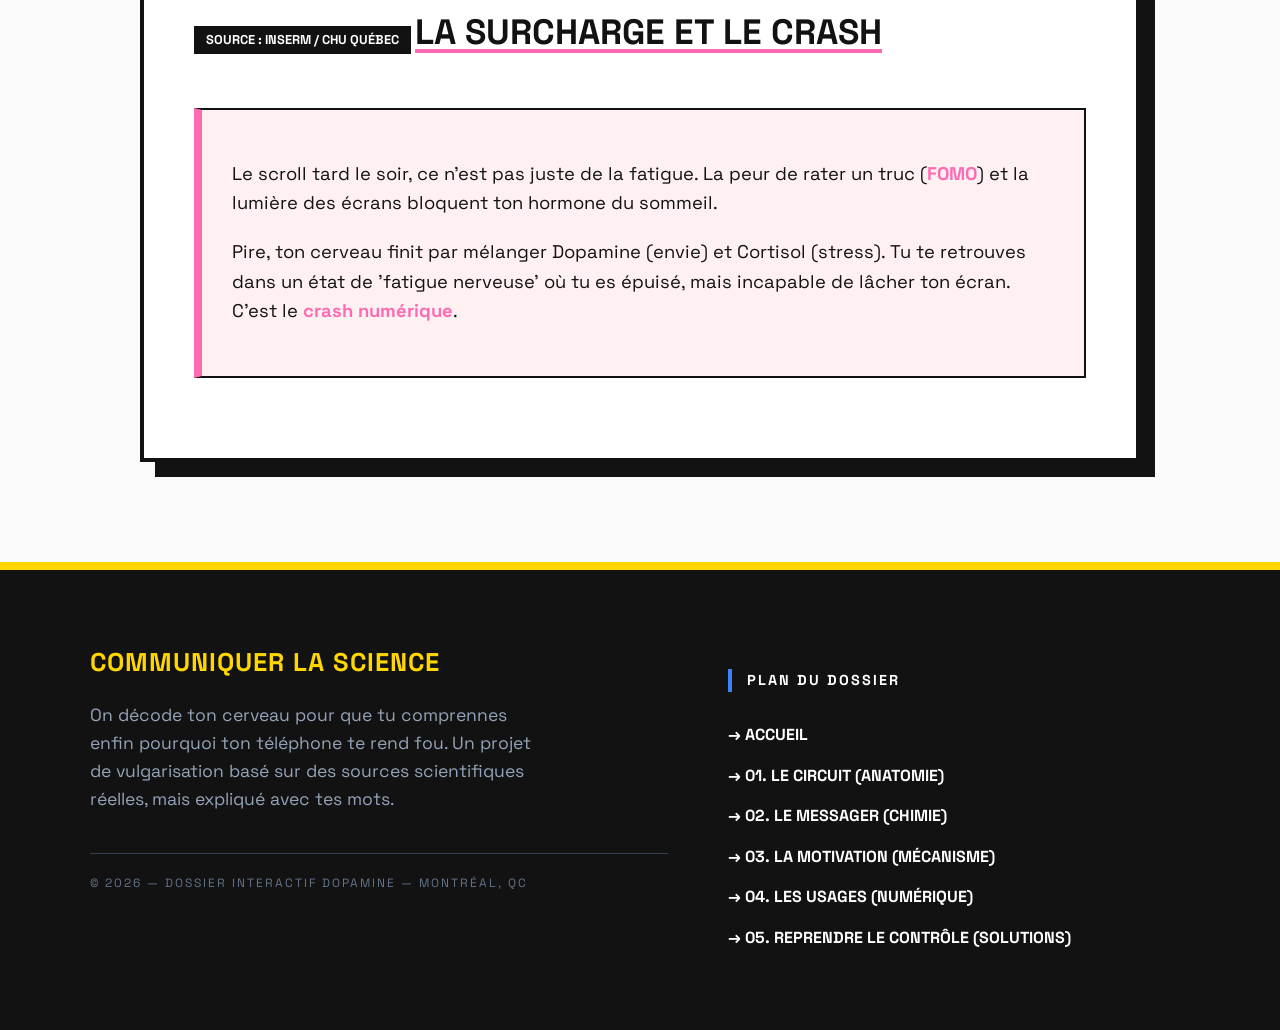
==== commit f7f3c81c: "Update addiction.html" ====
--- a/addiction.html
+++ b/addiction.html
@@ -85,27 +85,36 @@
         </div>
 
     </main>
-<footer>
-        <div style="max-width: 1100px; margin: 0 auto; display: grid; grid-template-columns: 1.5fr 1fr; gap: 60px;">
-            <div>
-                <h3 style="text-transform: uppercase; color: var(--yellow); font-size: 1.5rem; margin-top: 0;">Communiquer la science</h3>
-                <p style="color: #94a3b8;">On t'aide à comprendre ton cerveau pour que tu puisses enfin poser ton tel sans avoir l'impression de rater ta vie.</p>
-            </div>
-            <div style="margin-top: 30px; font-size: 0.8rem; color: #64748b; text-transform: uppercase; letter-spacing: 2px; border-top: 1px solid #334155; padding-top: 20px;">
-                © 2026 — Plateforme de médiation scientifique — Montréal, QC
-            </div>
-            <div>
-                <h4 style="text-transform: uppercase; font-size: 0.9rem; color: white; margin-bottom: 25px;">Plan du dossier</h4>
-                <div style="display: grid; grid-template-columns: 1fr; gap: 10px;">
-                    <a href="index.html" style="color: white; text-decoration: none;">→ ACCUEIL</a>
-                    <a href="anatomie.html" style="color: white; text-decoration: none;">→ 01. CIRCUIT</a>
-                    <a href="chimie.html" style="color: white; text-decoration: none;">→ 02. MESSAGER</a>
-                    <a href="mecanisme.html" style="color: white; text-decoration: none;">→ 03. MOTIVATION</a>
-                    <a href="addiction.html" style="color: white; text-decoration: none;">→ 04. USAGES</a>
-                    <a href="solutions.html" style="color: var(--yellow); text-decoration: none;">→ 05. SOLUTIONS</a>
-                </div>
+<footer style="background: var(--dark); color: white; padding: 80px 20px; border-top: 8px solid var(--yellow); margin-top: 100px;">
+    <div style="max-width: 1100px; margin: 0 auto; display: grid; grid-template-columns: 1.5fr 1.2fr; gap: 60px;">
+        
+        <div>
+            <h3 style="text-transform: uppercase; color: var(--yellow); font-size: 1.6rem; margin-top: 0; letter-spacing: 1px; line-height: 1;">Communiquer la science</h3>
+            <p style="color: #94a3b8; font-size: 1.1rem; line-height: 1.6; max-width: 450px; margin-top: 20px;">
+                On décode ton cerveau pour que tu comprennes enfin pourquoi ton téléphone te rend fou. Un projet de vulgarisation basé sur des sources scientifiques réelles, mais expliqué avec tes mots.
+            </p>
+            <div style="margin-top: 40px; font-size: 0.75rem; color: #64748b; text-transform: uppercase; letter-spacing: 2px; border-top: 1px solid #334155; padding-top: 20px;">
+                © 2026 — Dossier Interactif Dopamine — Montréal, QC
             </div>
         </div>
-    </footer>
+
+        <div>
+            <h4 style="text-transform: uppercase; font-size: 0.9rem; letter-spacing: 2px; color: white; margin-bottom: 30px; border-left: 4px solid var(--blue); padding-left: 15px;">Plan du dossier</h4>
+            <div style="display: grid; grid-template-columns: 1fr; gap: 15px;">
+                <a href="index.html" style="color: white; text-decoration: none; font-weight: 700; font-size: 1rem; transition: 0.2s;" onmouseover="this.style.color='var(--yellow)'" onmouseout="this.style.color='white'">→ ACCUEIL</a>
+                
+                <a href="anatomie.html" style="color: white; text-decoration: none; font-weight: 700; font-size: 1rem; transition: 0.2s;" onmouseover="this.style.color='var(--green)'" onmouseout="this.style.color='white'">→ 01. LE CIRCUIT (ANATOMIE)</a>
+                
+                <a href="chimie.html" style="color: white; text-decoration: none; font-weight: 700; font-size: 1rem; transition: 0.2s;" onmouseover="this.style.color='var(--purple)'" onmouseout="this.style.color='white'">→ 02. LE MESSAGER (CHIMIE)</a>
+                
+                <a href="mecanisme.html" style="color: white; text-decoration: none; font-weight: 700; font-size: 1rem; transition: 0.2s;" onmouseover="this.style.color='var(--orange)'" onmouseout="this.style.color='white'">→ 03. LA MOTIVATION (MÉCANISME)</a>
+                
+                <a href="addiction.html" style="color: white; text-decoration: none; font-weight: 700; font-size: 1rem; transition: 0.2s;" onmouseover="this.style.color='var(--pink)'" onmouseout="this.style.color='white'">→ 04. LES USAGES (NUMÉRIQUE)</a>
+                
+                <a href="solutions.html" style="color: white; text-decoration: none; font-weight: 700; font-size: 1rem; transition: 0.2s;" onmouseover="this.style.color='var(--yellow)'" onmouseout="this.style.color='white'">→ 05. REPRENDRE LE CONTRÔLE (SOLUTIONS)</a>
+            </div>
+        </div>
+    </div>
+</footer>
 </body>
 </html>
